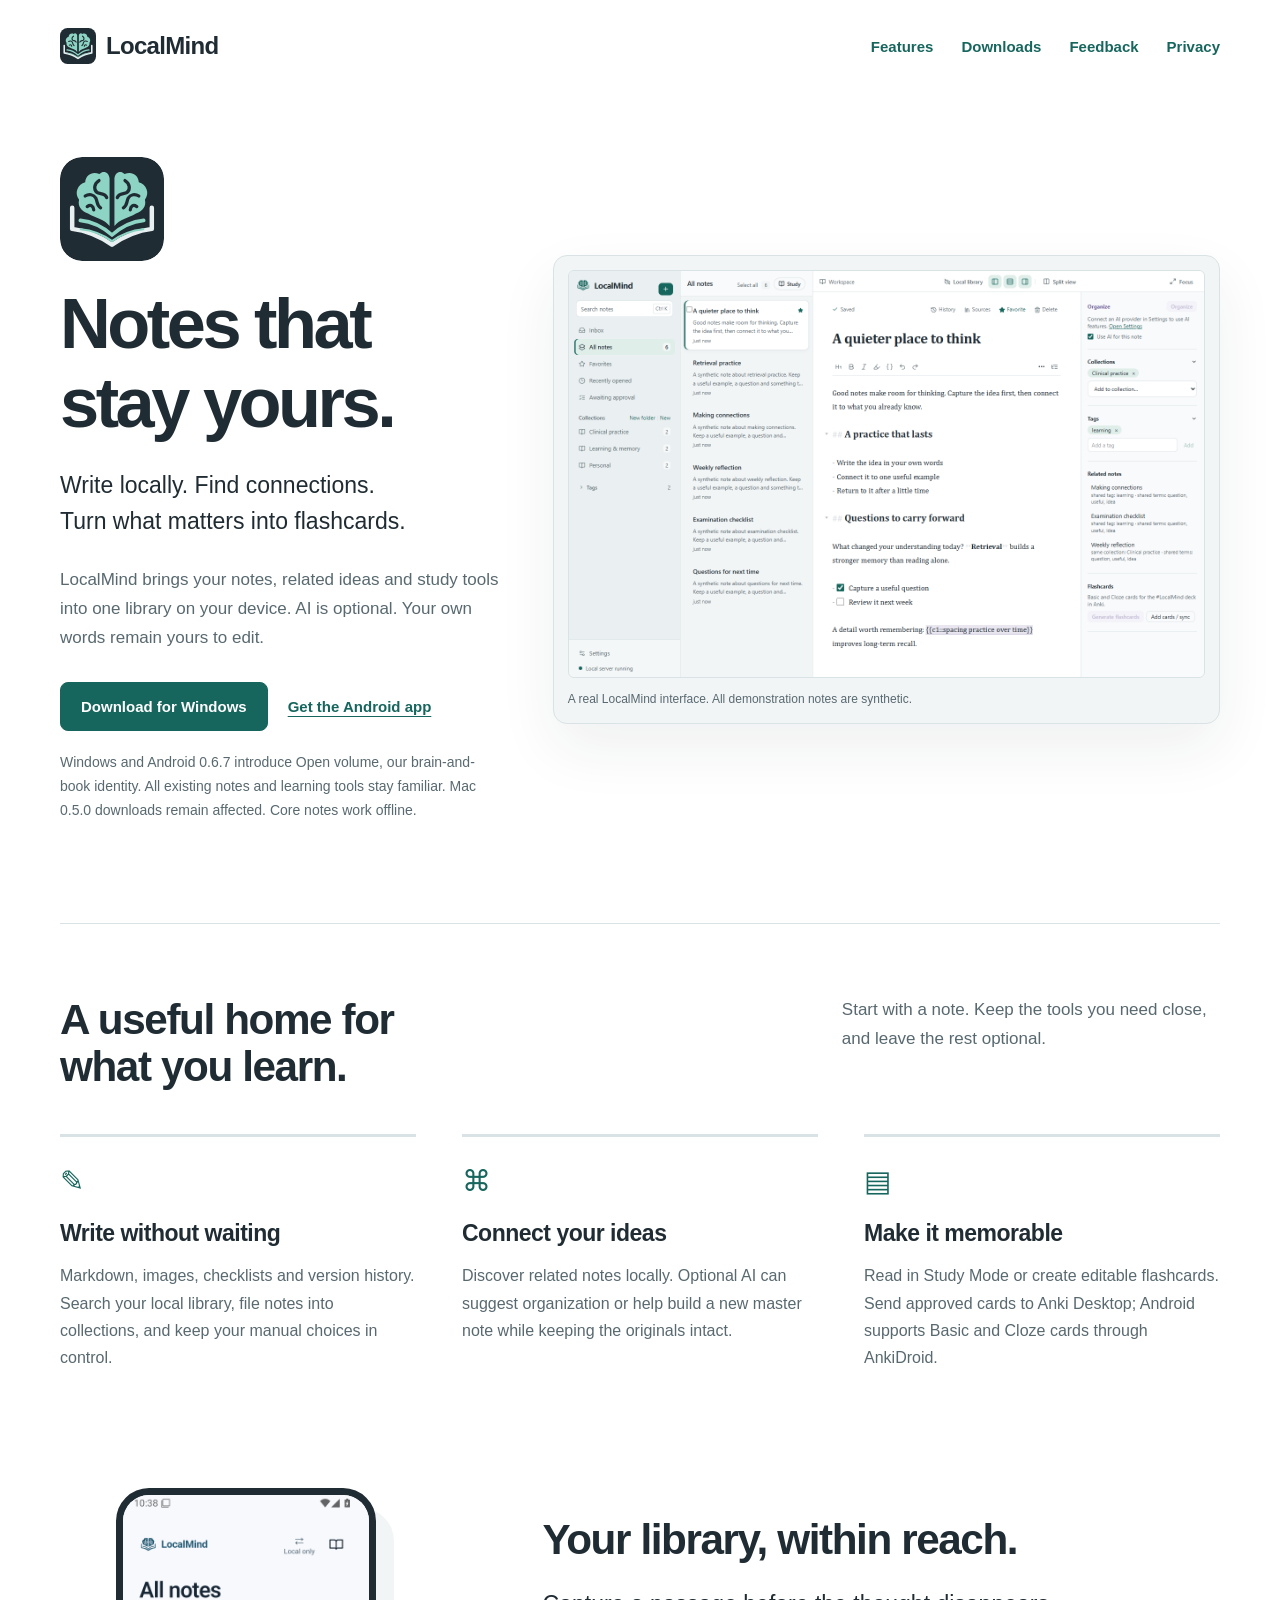
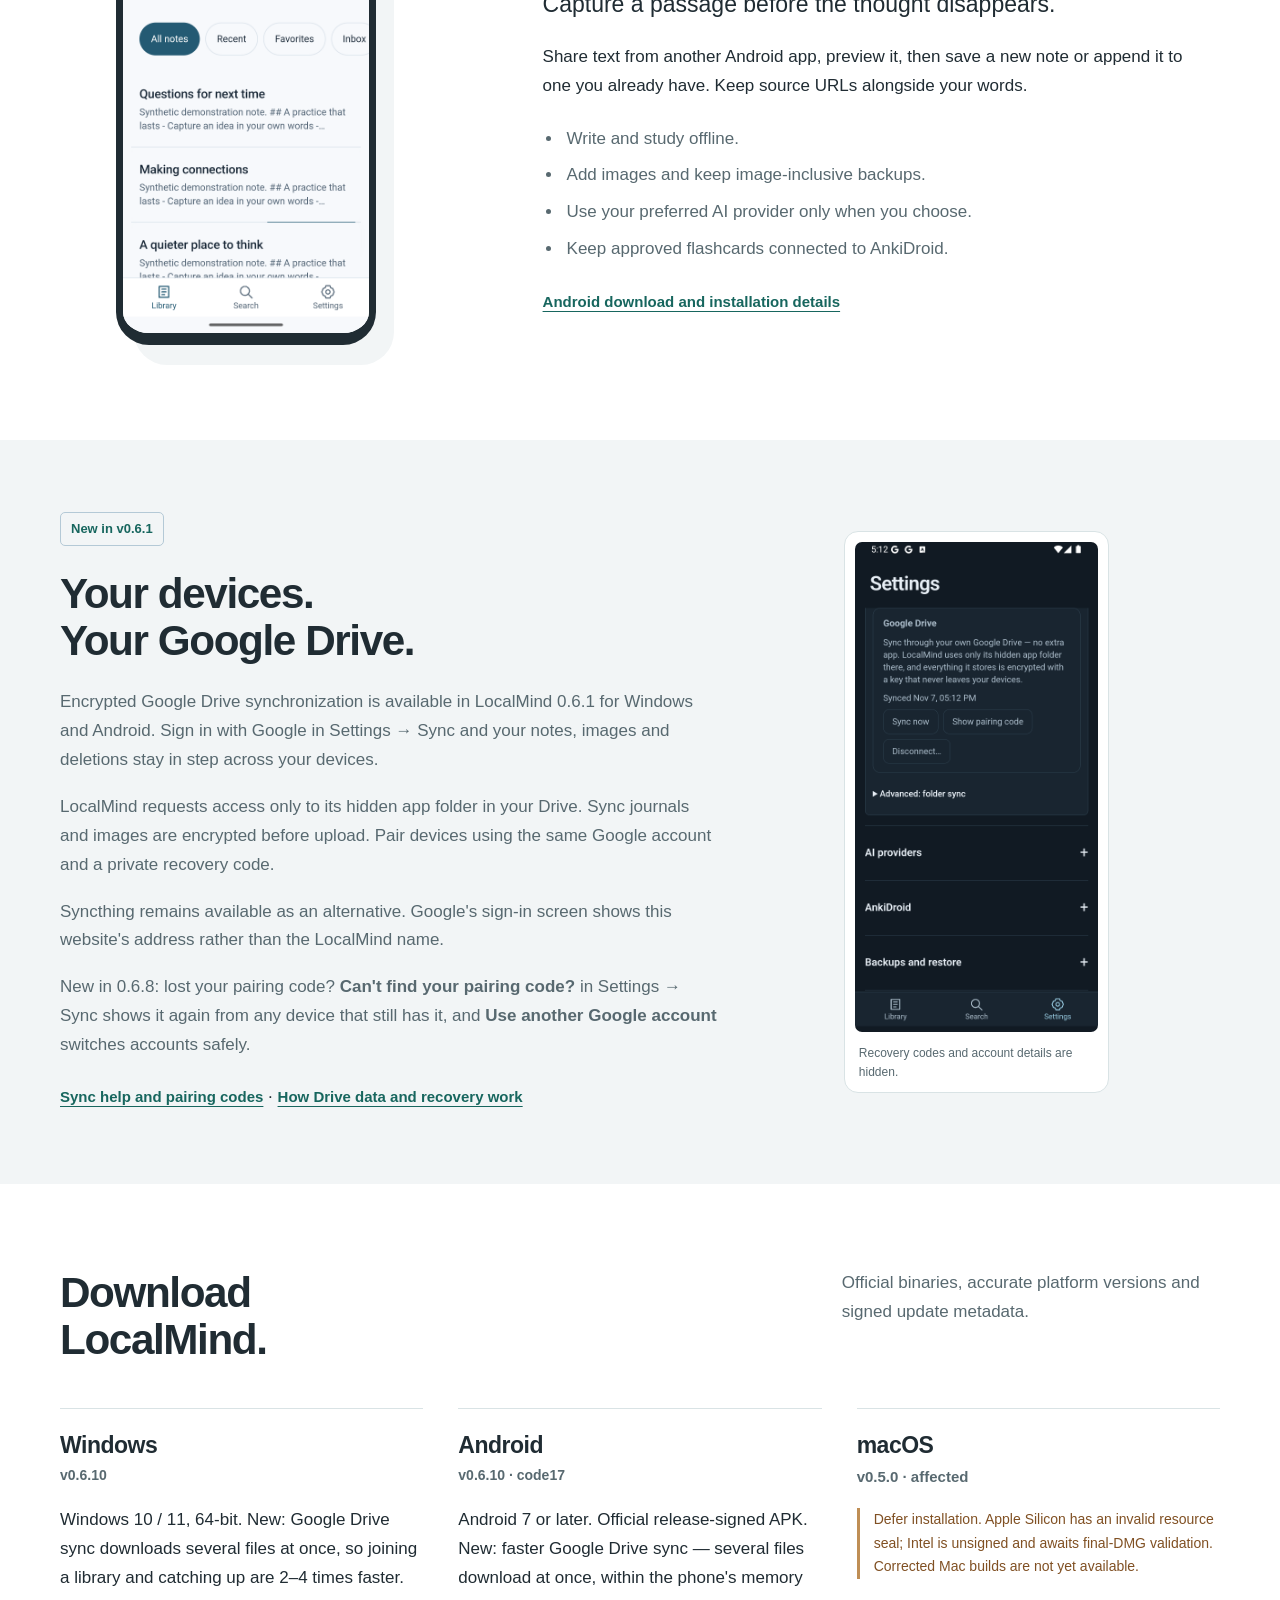
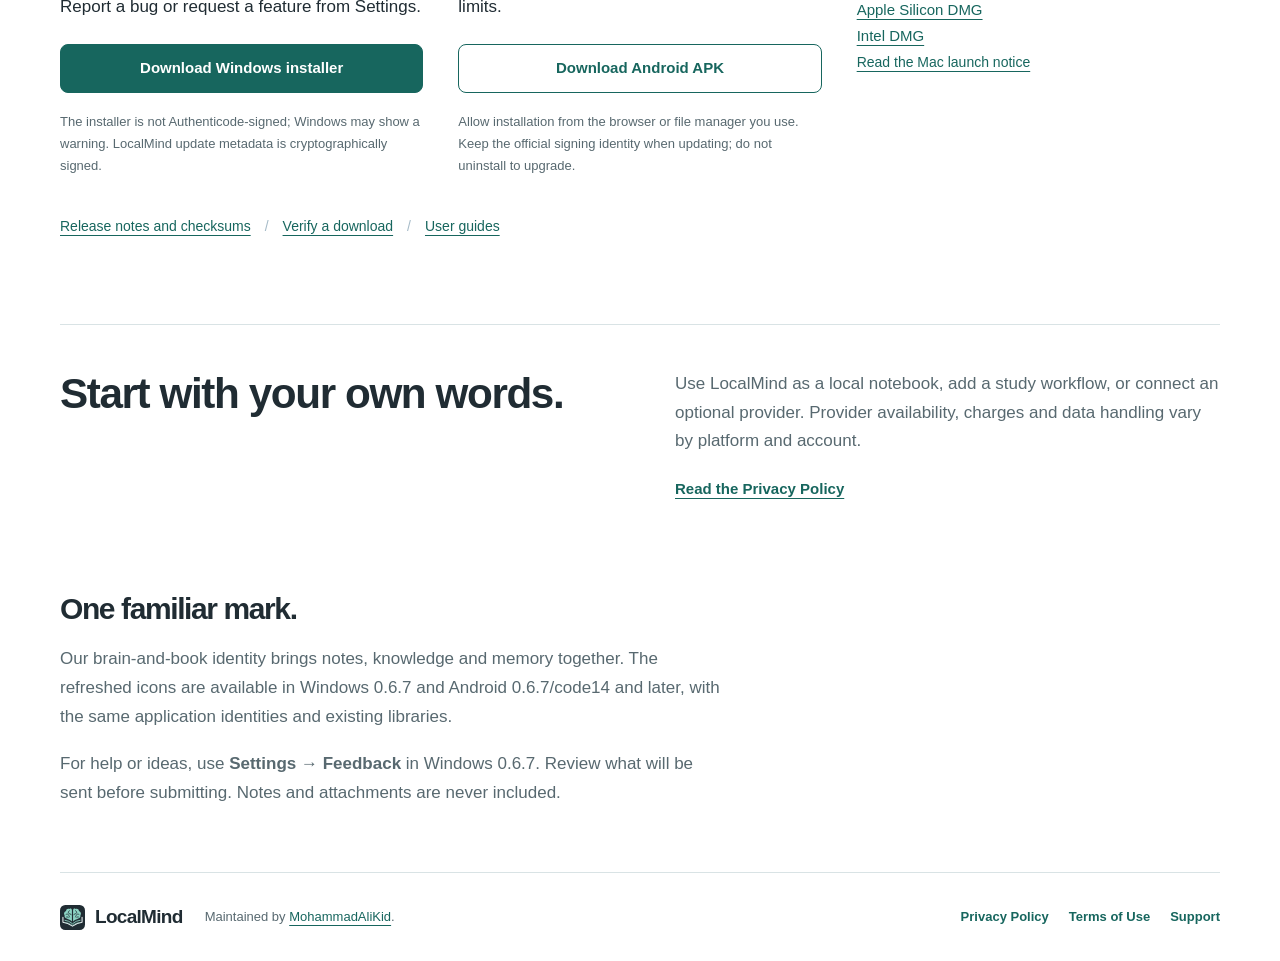
==== docs/index.html @ 89f1bacd "Publish LocalMind 0.6.10: README, website, changelog and sync help Co-Authored-By: Claude Opus 5.5 <" ====
<!doctype html>
<html lang="en">
<head>
  <meta name="google-site-verification" content="9tcj7fWPgl2CFdowAP8YqJqXu5itSjt0t8g3EOdf4m8" />
  <meta charset="utf-8"><meta name="viewport" content="width=device-width,initial-scale=1">
  <title>LocalMind — Notes that stay yours</title>
  <meta name="description" content="Local-first notes for Windows and Android. Write offline, connect ideas, study your notes and make Anki flashcards. AI and synchronization are optional.">
  <meta name="referrer" content="strict-origin-when-cross-origin">
  <meta name="theme-color" content="#17665e"><link rel="canonical" href="https://mohammadalikid.github.io/LocalMind-releases/">
  <link rel="icon" type="image/svg+xml" href="assets/favicon.svg"><link rel="stylesheet" href="assets/site.css">
  <meta property="og:title" content="LocalMind — Notes that stay yours"><meta property="og:description" content="A local library for your notes, connected ideas and flashcards."><meta property="og:type" content="website"><meta property="og:url" content="https://mohammadalikid.github.io/LocalMind-releases/">
  <link rel="apple-touch-icon" href="apple-touch-icon.png">
  <meta property="og:image" content="https://mohammadalikid.github.io/LocalMind-releases/assets/social-preview.png">
  <meta name="twitter:card" content="summary_large_image">
</head>
<body>
<a class="skip" href="#main">Skip to content</a>
<header class="site-header wrap"><a class="brand" href="./" aria-label="LocalMind home"><img src="assets/logo.svg" width="36" height="36" alt="">LocalMind</a><nav aria-label="Main navigation"><a href="#features">Features</a><a href="#downloads">Downloads</a><a href="#feedback">Feedback</a><a href="privacy/">Privacy</a></nav></header>
<main id="main">
  <section class="hero wrap">
    <div class="hero-copy"><img class="hero-logo" src="assets/logo.svg" width="104" height="104" alt="LocalMind brain opening like a book"><h1>Notes that<br>stay yours.</h1><p class="intro">Write locally. Find connections.<br>Turn what matters into flashcards.</p><p>LocalMind brings your notes, related ideas and study tools into one library on your device. AI is optional. Your own words remain yours to edit.</p><div class="actions"><a class="button" href="https://github.com/MohammadAliKid/LocalMind-releases/releases/download/v0.6.7/LocalMind-Setup.exe">Download for Windows</a><a class="text-link" href="#downloads">Get the Android app</a></div><p class="quiet">Windows and Android 0.6.7 introduce Open volume, our brain-and-book identity. All existing notes and learning tools stay familiar. Mac 0.5.0 downloads remain affected. Core notes work offline.</p></div>
    <figure class="app-preview"><img src="assets/desktop-notes.png" width="1440" height="920" fetchpriority="high" alt="LocalMind Windows interface with synthetic notes, local collections, an editor and flashcards"><figcaption>A real LocalMind interface. All demonstration notes are synthetic.</figcaption></figure>
  </section>
  <section id="features" class="features wrap" aria-labelledby="features-heading">
    <div class="section-heading"><h2 id="features-heading">A useful home for what you learn.</h2><p>Start with a note. Keep the tools you need close, and leave the rest optional.</p></div>
    <div class="feature-columns"><article><span class="feature-mark" aria-hidden="true">✎</span><h3>Write without waiting</h3><p>Markdown, images, checklists and version history. Search your local library, file notes into collections, and keep your manual choices in control.</p></article><article><span class="feature-mark" aria-hidden="true">⌘</span><h3>Connect your ideas</h3><p>Discover related notes locally. Optional AI can suggest organization or help build a new master note while keeping the originals intact.</p></article><article><span class="feature-mark" aria-hidden="true">▤</span><h3>Make it memorable</h3><p>Read in Study Mode or create editable flashcards. Send approved cards to Anki Desktop; Android supports Basic and Cloze cards through AnkiDroid.</p></article></div>
  </section>
  <section class="phone-section wrap" aria-labelledby="phone-heading"><div class="phone-image"><img src="assets/android-library.png" width="1080" height="1920" loading="lazy" alt="Android LocalMind library displaying synthetic study notes"></div><div><h2 id="phone-heading">Your library, within reach.</h2><p class="intro">Capture a passage before the thought disappears.</p><p>Share text from another Android app, preview it, then save a new note or append it to one you already have. Keep source URLs alongside your words.</p><ul class="plain-list"><li>Write and study offline.</li><li>Add images and keep image-inclusive backups.</li><li>Use your preferred AI provider only when you choose.</li><li>Keep approved flashcards connected to AnkiDroid.</li></ul><a class="text-link" href="#downloads">Android download and installation details</a></div></section>
  <section class="drive-section" aria-labelledby="drive-heading"><div class="wrap drive-layout"><div><span class="status-tag">New in v0.6.1</span><h2 id="drive-heading">Your devices.<br>Your Google Drive.</h2><p>Encrypted Google Drive synchronization is available in LocalMind 0.6.1 for Windows and Android. Sign in with Google in Settings → Sync and your notes, images and deletions stay in step across your devices.</p><p>LocalMind requests access only to its hidden app folder in your Drive. Sync journals and images are encrypted before upload. Pair devices using the same Google account and a private recovery code.</p><p>Syncthing remains available as an alternative. Google's sign-in screen shows this website's address rather than the LocalMind name.</p><p>New in 0.6.8: lost your pairing code? <strong>Can't find your pairing code?</strong> in Settings → Sync shows it again from any device that still has it, and <strong>Use another Google account</strong> switches accounts safely.</p><a class="text-link" href="help/drive-sync.html">Sync help and pairing codes</a> · <a class="text-link" href="privacy/#google-drive">How Drive data and recovery work</a></div><figure class="drive-preview"><img src="assets/drive-preview.png" width="1080" height="2220" loading="lazy" alt="Android Settings showing a connected encrypted Google Drive library with the recovery code hidden"><figcaption>Recovery codes and account details are hidden.</figcaption></figure></div></section>
  <section id="downloads" class="downloads wrap" aria-labelledby="downloads-heading"><div class="section-heading"><h2 id="downloads-heading">Download LocalMind.</h2><p>Official binaries, accurate platform versions and signed update metadata.</p></div><div class="download-grid">
    <article class="download-platform"><h3>Windows</h3><p class="version">v0.6.10</p><p>Windows 10 / 11, 64-bit. New: Google Drive sync downloads several files at once, so joining a library and catching up are 2–4 times faster. Report a bug or request a feature from Settings.</p><a class="button" href="https://github.com/MohammadAliKid/LocalMind-releases/releases/download/v0.6.10/LocalMind-Setup.exe">Download Windows installer</a><p class="quiet">The installer is not Authenticode-signed; Windows may show a warning. LocalMind update metadata is cryptographically signed.</p></article>
    <article class="download-platform"><h3>Android</h3><p class="version">v0.6.10 · code17</p><p>Android 7 or later. Official release-signed APK. New: faster Google Drive sync — several files download at once, within the phone's memory limits.</p><a class="button secondary" href="https://github.com/MohammadAliKid/LocalMind-releases/releases/download/v0.6.10/LocalMind-Android-0.6.10.apk">Download Android APK</a><p class="quiet">Allow installation from the browser or file manager you use. Keep the official signing identity when updating; do not uninstall to upgrade.</p></article>
    <article class="download-platform mac"><h3>macOS</h3><p class="version">v0.5.0 · affected</p><p class="notice">Defer installation. Apple Silicon has an invalid resource seal; Intel is unsigned and awaits final-DMG validation. Corrected Mac builds are not yet available.</p><p><a href="https://github.com/MohammadAliKid/LocalMind-releases/releases/download/v0.5.1/LocalMind-0.5.0-mac-arm64.dmg">Apple Silicon DMG</a><br><a href="https://github.com/MohammadAliKid/LocalMind-releases/releases/download/v0.5.1/LocalMind-0.5.0-mac-x64.dmg">Intel DMG</a></p><a href="https://github.com/MohammadAliKid/LocalMind-releases/blob/main/docs/mac-launch.md">Read the Mac launch notice</a></article>
  </div><p class="download-footnote"><a href="https://github.com/MohammadAliKid/LocalMind-releases/releases/tag/v0.6.10">Release notes and checksums</a><span aria-hidden="true"> / </span><a href="https://github.com/MohammadAliKid/LocalMind-releases/blob/main/docs/verify.md">Verify a download</a><span aria-hidden="true"> / </span><a href="https://github.com/MohammadAliKid/LocalMind-releases">User guides</a></p></section>
  <section class="closing wrap"><h2>Start with your own words.</h2><p>Use LocalMind as a local notebook, add a study workflow, or connect an optional provider. Provider availability, charges and data handling vary by platform and account.</p><a class="text-link" href="privacy/">Read the Privacy Policy</a></section>
  <section id="feedback" class="wrap brand-note"><h2>One familiar mark.</h2><p>Our brain-and-book identity brings notes, knowledge and memory together. The refreshed icons are available in Windows 0.6.7 and Android 0.6.7/code14 and later, with the same application identities and existing libraries.</p><p>For help or ideas, use <strong>Settings → Feedback</strong> in Windows 0.6.7. Review what will be sent before submitting. Notes and attachments are never included.</p></section>
</main>
<footer class="site-footer wrap"><a class="brand" href="./"><img src="assets/logo.svg" width="25" height="25" alt="">LocalMind</a><p>Maintained by <a href="https://github.com/MohammadAliKid">MohammadAliKid</a>.</p><nav aria-label="Footer"><a href="privacy/">Privacy Policy</a><a href="terms/">Terms of Use</a><a href="https://github.com/MohammadAliKid/LocalMind-releases/issues">Support</a></nav></footer>
</body></html>
---- docs/assets/site.css ----
:root{--paper:#f2f6fa;--white:#fff;--ink:#16313d;--muted:#516874;--blue:#245a73;--line:#d4e0e8;--green:#426853;--amber:#805023;--radius:14px;font-family:"Segoe UI Variable Text","Segoe UI",Aptos,Arial,sans-serif;color:var(--ink);background:var(--white);font-synthesis:none;scroll-behavior:smooth}*{box-sizing:border-box}body{margin:0;font-size:17px;line-height:1.7}img{display:block;max-width:100%;height:auto}a{color:var(--blue);text-underline-offset:4px}a:hover{text-decoration-thickness:2px}a:focus-visible,summary:focus-visible{outline:3px solid #aa6227;outline-offset:5px;border-radius:3px}.wrap{width:min(1160px,calc(100% - 64px));margin-inline:auto}.skip{position:fixed;top:-100px;left:15px;background:white;padding:12px;z-index:10}.skip:focus{top:12px}.site-header{display:flex;align-items:center;justify-content:space-between;gap:24px;padding-block:26px}.brand{display:inline-flex;align-items:center;gap:10px;font-size:24px;font-weight:700;letter-spacing:-.7px;text-decoration:none;color:var(--ink)}nav{display:flex;align-items:center;gap:28px}nav a{text-decoration:none;font-weight:550;font-size:15px}h1,h2,h3,p,figure{margin:0}h1,h2,h3{text-wrap:balance;line-height:1.12}h1{font-family:"Segoe UI Variable Display","Aptos Display","Segoe UI",sans-serif;font-size:clamp(50px,5.5vw,76px);letter-spacing:-3.5px;font-weight:650}h2{font-size:clamp(30px,3.3vw,44px);font-weight:650;letter-spacing:-1.4px}h3{font-size:23px;letter-spacing:-.5px;font-weight:650}p+p{margin-top:18px}p{max-width:70ch}.intro{font-size:23px;line-height:1.55;color:var(--ink)}.quiet{font-size:14px;color:var(--muted)}.hero{display:grid;grid-template-columns:.8fr 1.2fr;align-items:center;gap:48px;padding-block:64px 100px}.hero-copy>p{margin-top:26px}.hero-copy .quiet{margin-top:20px}.hero-copy>p:not(.intro):not(.quiet){color:var(--muted)}.actions{display:flex;align-items:center;flex-wrap:wrap;gap:20px;margin-top:30px}.button{display:inline-flex;align-items:center;justify-content:center;min-height:49px;padding:12px 20px;background:var(--blue);border:1px solid var(--blue);color:white;border-radius:8px;font-weight:600;text-decoration:none;font-size:15px;line-height:1.5}.button:hover{background:#19455b;text-decoration:none}.secondary{color:var(--blue);background:white}.secondary:hover{background:var(--paper)}.text-link{font-weight:600;font-size:15px}.app-preview{padding:14px;background:var(--paper);border:1px solid var(--line);border-radius:var(--radius);transform:rotate(-1.3deg);box-shadow:0 24px 60px #16313d12}.app-preview img{border-radius:6px;border:1px solid var(--line);width:100%}figcaption{font-size:12px;line-height:1.6;color:var(--muted);margin-top:12px}.features{border-top:1px solid var(--line);padding-block:72px}.section-heading{display:flex;justify-content:space-between;gap:40px;align-items:start;margin-bottom:44px}.section-heading h2{max-width:16ch}.section-heading>p{max-width:40ch;color:var(--muted)}.feature-columns{display:grid;grid-template-columns:repeat(3,1fr);gap:46px}.feature-columns article{border-top:3px solid var(--line);padding-top:20px}.feature-mark{display:block;color:var(--blue);font-size:29px;margin-bottom:14px}.feature-columns p{margin-top:16px;color:var(--muted);font-size:16px}.phone-section{display:grid;grid-template-columns:.55fr 1fr;gap:110px;align-items:center;padding-block:45px 95px}.phone-image{max-width:260px;margin:auto;max-height:500px;overflow:hidden;border:7px solid var(--ink);border-bottom-width:12px;border-radius:33px;box-shadow:18px 20px 0 var(--paper)}.phone-section h2{margin-bottom:24px}.phone-section .intro{margin-bottom:20px}.plain-list{padding-left:20px;margin-block:24px;color:var(--muted)}.plain-list li{padding-left:4px;margin-block:8px}.drive-section{background:var(--paper);padding-block:72px}.drive-layout{display:grid;grid-template-columns:1fr .55fr;gap:100px;align-items:center}.status-tag{display:inline-block;font-size:13px;font-weight:650;color:var(--blue);border:1px solid #b4c9d6;padding:5px 10px;border-radius:5px;margin-bottom:24px}.drive-layout h2{margin-bottom:24px}.drive-layout p{color:var(--muted)}.drive-layout .text-link{display:inline-block;margin-top:24px}.drive-preview{max-width:265px;max-height:565px;overflow:hidden;border:1px solid var(--line);background:#fff;border-radius:var(--radius);padding:10px}.drive-preview img{border-radius:7px;max-height:490px;object-fit:cover;object-position:top}.drive-preview figcaption{padding-inline:4px}.downloads{padding-block:85px}.download-grid{display:grid;grid-template-columns:repeat(3,1fr);gap:35px}.download-platform{border-top:1px solid var(--line);padding-top:24px}.download-platform .version{font-size:14px;font-weight:650;color:var(--muted);margin-top:6px}.download-platform>p:not(.version){margin-top:18px}.download-platform .button{margin-top:22px;width:100%}.download-platform .quiet{margin-top:18px;font-size:13px}.download-platform.mac .notice{font-size:14px;color:var(--amber);padding-left:14px;border-left:3px solid #bf8e55}.download-platform.mac>p{font-size:15px}.download-platform.mac>a{font-size:14px}.download-footnote{margin-top:38px;font-size:14px;display:flex;flex-wrap:wrap;gap:14px}.download-footnote span{color:#a6bbc8}.closing{padding-block:45px 80px;border-top:1px solid var(--line);display:grid;grid-template-columns:1fr 1fr;gap:20px 70px}.closing p{color:var(--muted)}.closing .text-link{grid-column:2}.site-footer{display:flex;flex-wrap:wrap;align-items:center;gap:22px;padding-block:28px;border-top:1px solid var(--line)}.site-footer .brand{font-size:19px}.site-footer p{font-size:13px;color:var(--muted)}.site-footer nav{margin-left:auto;gap:20px}.site-footer nav a{font-size:13px}.document{max-width:900px;padding-block:55px 90px}.document h1{font-size:clamp(40px,6vw,60px);margin-bottom:20px}.document .lede{font-size:21px;line-height:1.6;color:var(--muted);margin-bottom:28px}.document .updated{font-size:14px;color:var(--muted);margin-bottom:12px}.document h2{font-size:27px;letter-spacing:-.6px;margin:46px 0 16px}.document h3{font-size:20px;margin:28px 0 12px}.document p,.document li{font-size:16px}.document ul,.document ol{padding-left:24px}.document li{margin-block:9px}.document strong{font-weight:650}.document code{background:var(--paper);padding:2px 5px;border-radius:3px;font-size:.88em;overflow-wrap:anywhere}.document .toc{border-block:1px solid var(--line);padding:22px 0;margin:28px 0;display:flex;flex-wrap:wrap;gap:8px 23px;font-size:14px}.document .callout{padding:20px 24px;background:var(--paper);border-left:3px solid var(--blue);font-size:16px}.document table{width:100%;border-collapse:collapse;font-size:15px;margin-block:24px}.document th,.document td{padding:14px 12px;text-align:left;vertical-align:top;border-bottom:1px solid var(--line)}.document th{background:var(--paper);font-weight:600}.document .table-scroll{overflow-x:auto}.document .policy-list{list-style:none;padding:0}.document .policy-list li{padding-block:14px;border-bottom:1px solid var(--line)}.document .policy-list a{font-weight:600}
@media(max-width:980px){.hero{gap:28px}.hero .actions{align-items:start;flex-direction:column}.hero h1{letter-spacing:-2px}.phone-section{gap:60px}.drive-layout{gap:50px}.download-grid{gap:24px}.button{padding-inline:14px}.site-footer nav{margin-left:0}.section-heading{gap:30px}.hero .app-preview{padding:8px;transform:none}.feature-columns{gap:25px}}
@media(max-width:700px){.wrap{width:calc(100% - 36px)}.site-header{padding-block:20px;gap:16px;flex-wrap:wrap}.brand{font-size:23px}nav{gap:18px}.site-header nav{width:100%;justify-content:space-between;border-top:1px solid var(--line);padding-top:12px}.hero{grid-template-columns:1fr;padding-block:36px 60px;gap:40px}.hero h1{font-size:58px;letter-spacing:-2.7px}.hero .actions{flex-direction:row;align-items:center;gap:20px}.hero-copy>p{max-width:50ch;margin-top:22px}.intro{font-size:21px}.hero .app-preview{padding:10px}.section-heading{display:block;margin-bottom:32px}.section-heading>p{margin-top:20px;max-width:100%}.features{padding-block:50px}.feature-columns{grid-template-columns:1fr;gap:30px}.feature-mark{display:none}.feature-columns article{padding-top:20px;border-top-width:1px}.feature-columns p{margin-top:12px}.phone-section{grid-template-columns:1fr;padding-block:20px 60px;gap:40px}.phone-image{max-width:210px;max-height:390px;order:2}.drive-section{padding-block:50px}.drive-layout{grid-template-columns:1fr;gap:32px}.drive-preview{margin:auto;max-width:245px}.download-grid{grid-template-columns:1fr;gap:35px}.downloads{padding-block:55px}.download-platform .button{width:auto;min-width:240px}.closing{grid-template-columns:1fr;gap:20px;padding-block:35px 50px}.closing .text-link{grid-column:1}.site-footer{gap:16px}.site-footer nav{width:100%;justify-content:space-between;gap:14px}.site-footer p{margin-left:auto;font-size:12px}.document{padding-top:35px}.document h1{font-size:43px;letter-spacing:-1.6px}.document h2{font-size:25px}.document .callout{padding:16px}.document th,.document td{padding:10px;min-width:120px}.document .toc{gap:10px 20px}body{font-size:16px}}
@media(prefers-reduced-motion:reduce){:root{scroll-behavior:auto}}

/* Approved Open volume identity; current site structure/privacy pages retained. */
:root{color-scheme:light dark;--paper:#f2f5f6;--white:#fff;--ink:#202c33;--muted:#586970;--blue:#17665e;--line:#d9e3e5;--green:#17665e}
.hero-logo{margin-bottom:24px;border-radius:22px}.app-preview{transform:none}.button:hover{background:#12554f}.secondary:hover{background:var(--paper)}a:focus-visible,summary:focus-visible{outline-color:#675293}.brand-note{padding-block:10px 64px}.brand-note h2{font-size:30px;margin-bottom:20px}.brand-note p{color:var(--muted)}.download-platform .notice{color:inherit}
@media(prefers-color-scheme:dark){:root{--paper:#222d33;--white:#1c2429;--ink:#e8eff0;--muted:#b8c8ce;--blue:#8dd4c4;--line:#42545e;--green:#8dd4c4}.button{background:#17665e;border-color:#8dd4c4;color:#fff}.button:hover{background:#12554f}.secondary{background:var(--white);color:#8dd4c4}.skip{background:#222d33}.status-tag{border-color:#586970}.feature-columns article{border-color:#42545e}.app-preview{box-shadow:none}}
@media(max-width:700px){.hero-logo{width:80px;height:80px}.site-header nav{flex-wrap:wrap}.brand-note{padding-bottom:40px}}
@media(prefers-color-scheme:dark){.download-platform.mac .notice{color:#e8c48a;border-left-color:#e8c48a}}
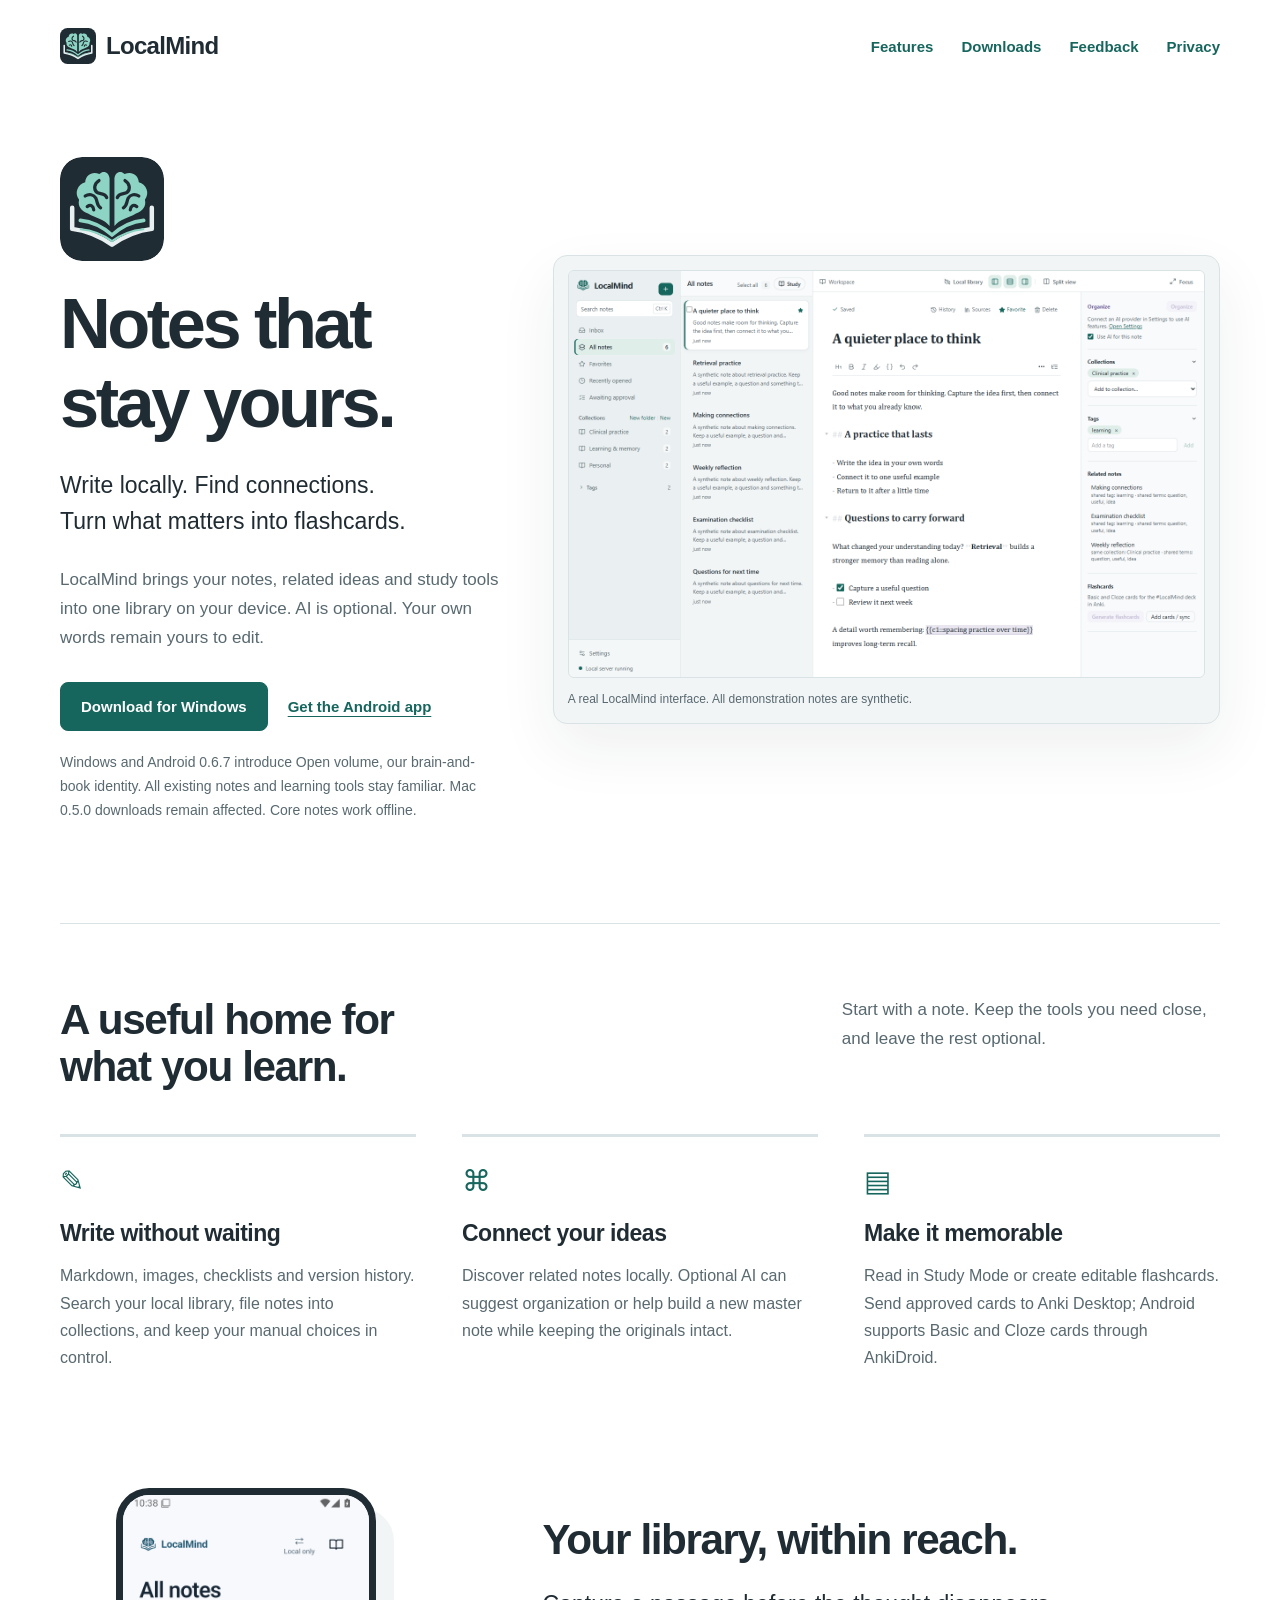
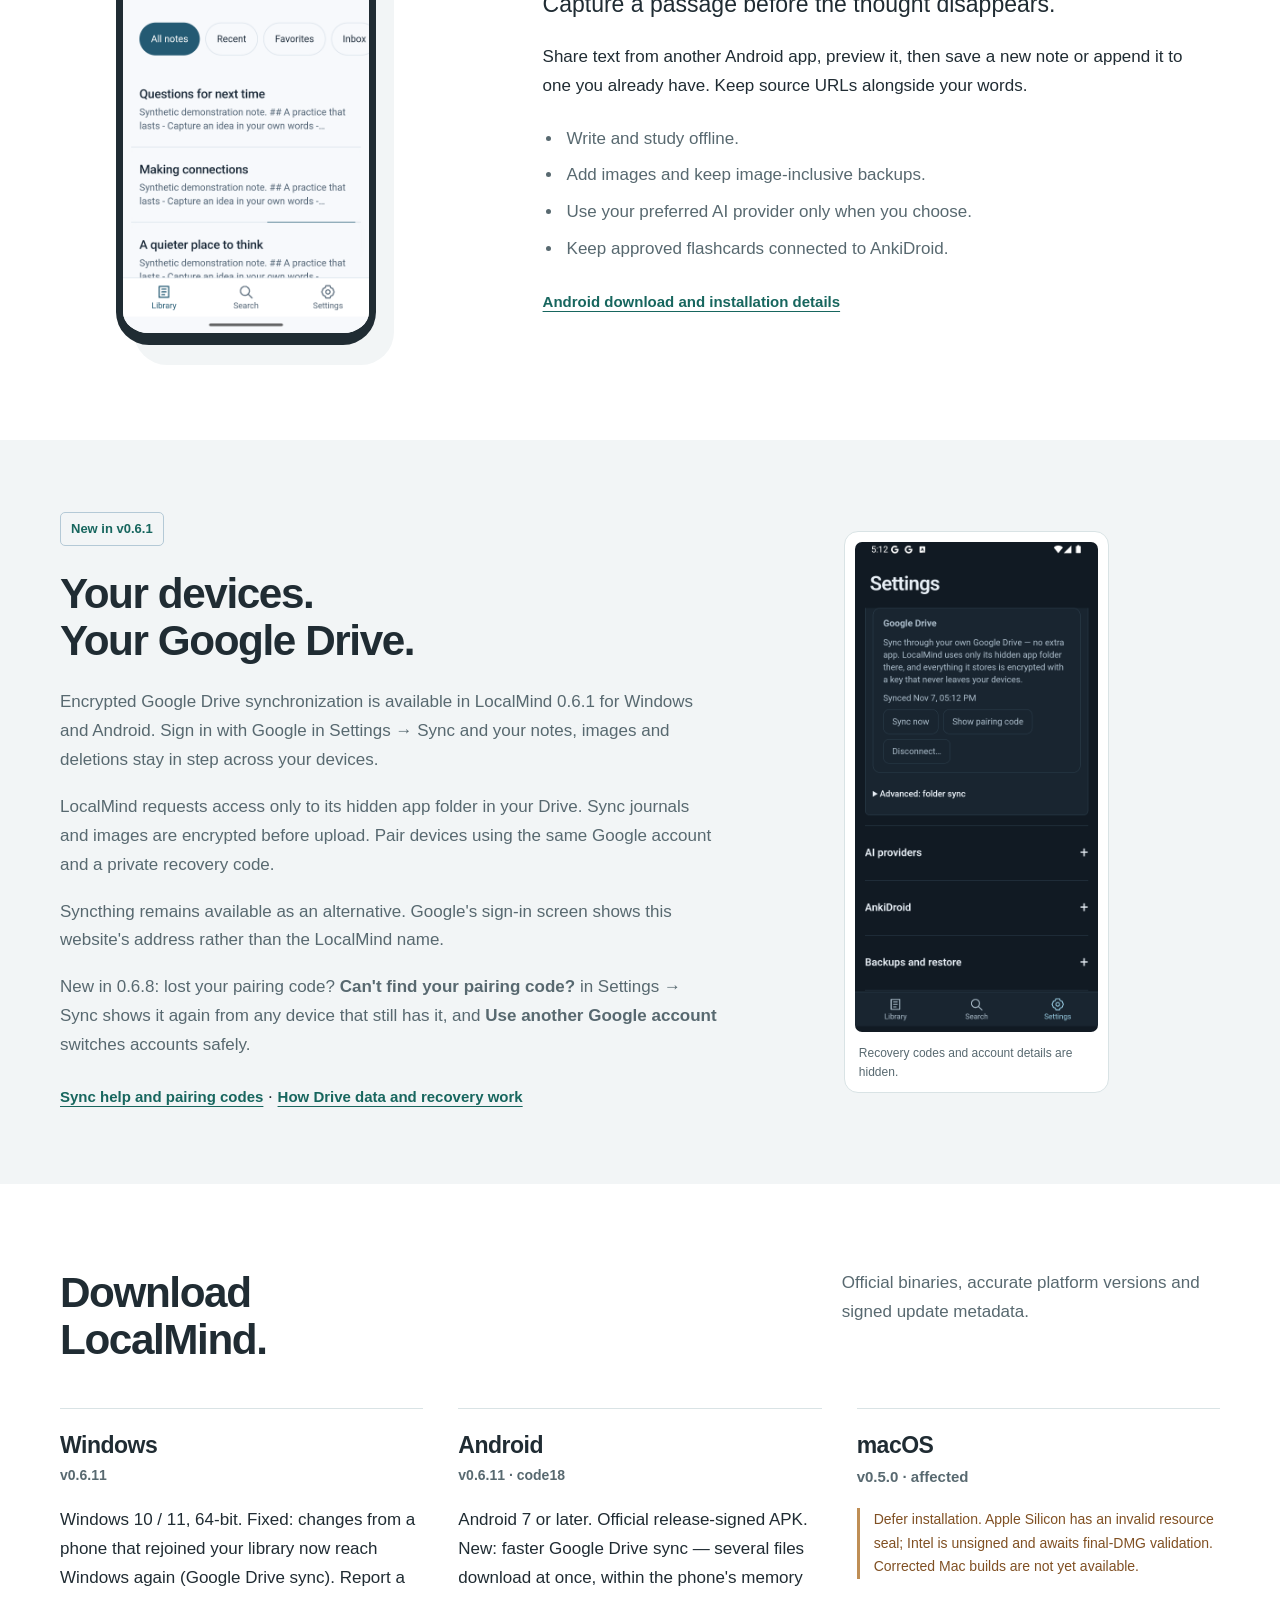
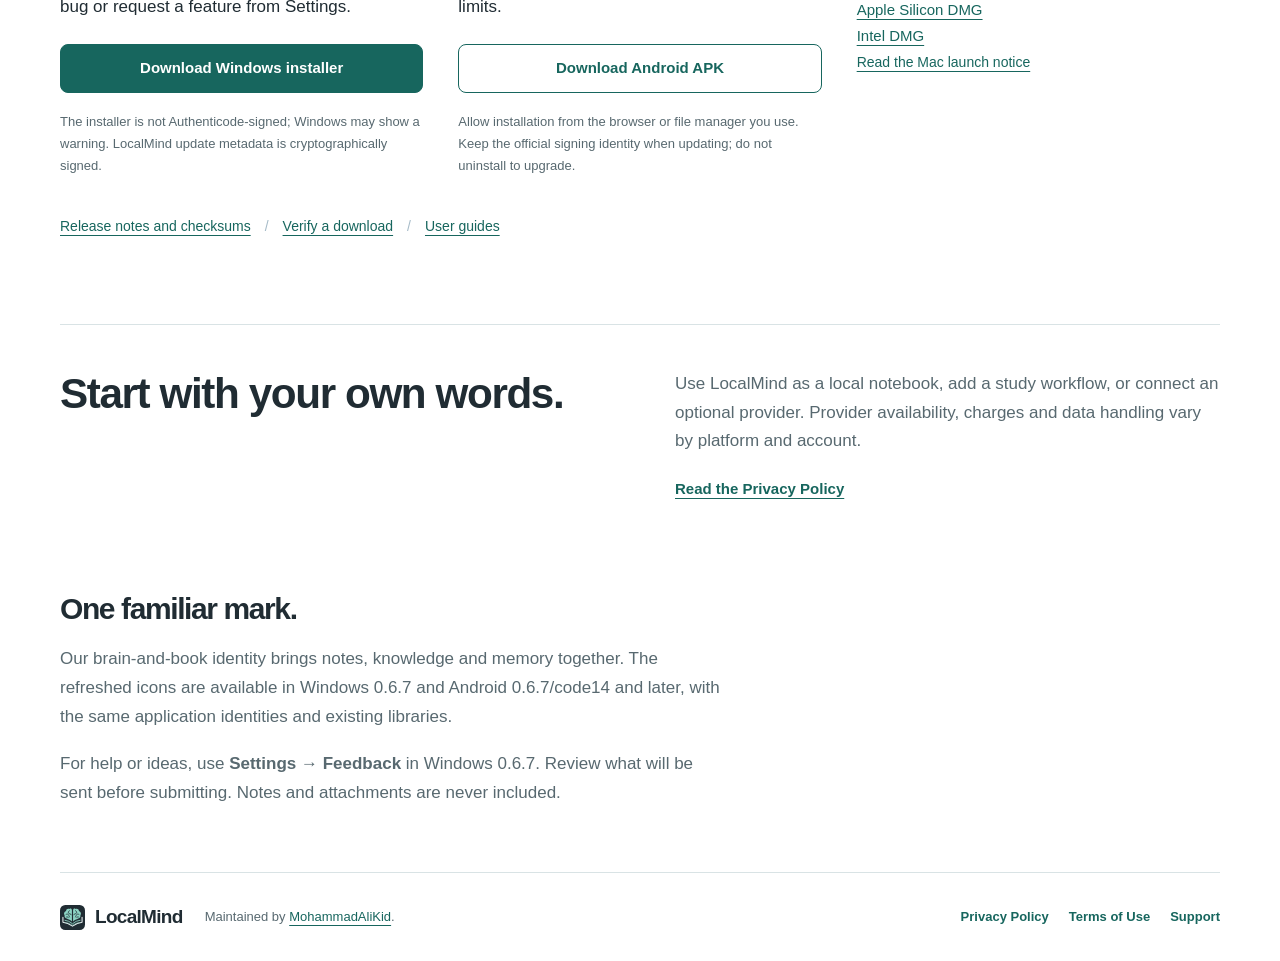
==== commit 5f95d65b: "Publish LocalMind 0.6.11: README, website, changelog and sync help Co-Authored-By: Claude Opus 5.5 <" ====
--- a/docs/index.html
+++ b/docs/index.html
@@ -28,10 +28,10 @@
   <section class="phone-section wrap" aria-labelledby="phone-heading"><div class="phone-image"><img src="assets/android-library.png" width="1080" height="1920" loading="lazy" alt="Android LocalMind library displaying synthetic study notes"></div><div><h2 id="phone-heading">Your library, within reach.</h2><p class="intro">Capture a passage before the thought disappears.</p><p>Share text from another Android app, preview it, then save a new note or append it to one you already have. Keep source URLs alongside your words.</p><ul class="plain-list"><li>Write and study offline.</li><li>Add images and keep image-inclusive backups.</li><li>Use your preferred AI provider only when you choose.</li><li>Keep approved flashcards connected to AnkiDroid.</li></ul><a class="text-link" href="#downloads">Android download and installation details</a></div></section>
   <section class="drive-section" aria-labelledby="drive-heading"><div class="wrap drive-layout"><div><span class="status-tag">New in v0.6.1</span><h2 id="drive-heading">Your devices.<br>Your Google Drive.</h2><p>Encrypted Google Drive synchronization is available in LocalMind 0.6.1 for Windows and Android. Sign in with Google in Settings → Sync and your notes, images and deletions stay in step across your devices.</p><p>LocalMind requests access only to its hidden app folder in your Drive. Sync journals and images are encrypted before upload. Pair devices using the same Google account and a private recovery code.</p><p>Syncthing remains available as an alternative. Google's sign-in screen shows this website's address rather than the LocalMind name.</p><p>New in 0.6.8: lost your pairing code? <strong>Can't find your pairing code?</strong> in Settings → Sync shows it again from any device that still has it, and <strong>Use another Google account</strong> switches accounts safely.</p><a class="text-link" href="help/drive-sync.html">Sync help and pairing codes</a> · <a class="text-link" href="privacy/#google-drive">How Drive data and recovery work</a></div><figure class="drive-preview"><img src="assets/drive-preview.png" width="1080" height="2220" loading="lazy" alt="Android Settings showing a connected encrypted Google Drive library with the recovery code hidden"><figcaption>Recovery codes and account details are hidden.</figcaption></figure></div></section>
   <section id="downloads" class="downloads wrap" aria-labelledby="downloads-heading"><div class="section-heading"><h2 id="downloads-heading">Download LocalMind.</h2><p>Official binaries, accurate platform versions and signed update metadata.</p></div><div class="download-grid">
-    <article class="download-platform"><h3>Windows</h3><p class="version">v0.6.10</p><p>Windows 10 / 11, 64-bit. New: Google Drive sync downloads several files at once, so joining a library and catching up are 2–4 times faster. Report a bug or request a feature from Settings.</p><a class="button" href="https://github.com/MohammadAliKid/LocalMind-releases/releases/download/v0.6.10/LocalMind-Setup.exe">Download Windows installer</a><p class="quiet">The installer is not Authenticode-signed; Windows may show a warning. LocalMind update metadata is cryptographically signed.</p></article>
-    <article class="download-platform"><h3>Android</h3><p class="version">v0.6.10 · code17</p><p>Android 7 or later. Official release-signed APK. New: faster Google Drive sync — several files download at once, within the phone's memory limits.</p><a class="button secondary" href="https://github.com/MohammadAliKid/LocalMind-releases/releases/download/v0.6.10/LocalMind-Android-0.6.10.apk">Download Android APK</a><p class="quiet">Allow installation from the browser or file manager you use. Keep the official signing identity when updating; do not uninstall to upgrade.</p></article>
+    <article class="download-platform"><h3>Windows</h3><p class="version">v0.6.11</p><p>Windows 10 / 11, 64-bit. Fixed: changes from a phone that rejoined your library now reach Windows again (Google Drive sync). Report a bug or request a feature from Settings.</p><a class="button" href="https://github.com/MohammadAliKid/LocalMind-releases/releases/download/v0.6.11/LocalMind-Setup.exe">Download Windows installer</a><p class="quiet">The installer is not Authenticode-signed; Windows may show a warning. LocalMind update metadata is cryptographically signed.</p></article>
+    <article class="download-platform"><h3>Android</h3><p class="version">v0.6.11 · code18</p><p>Android 7 or later. Official release-signed APK. New: faster Google Drive sync — several files download at once, within the phone's memory limits.</p><a class="button secondary" href="https://github.com/MohammadAliKid/LocalMind-releases/releases/download/v0.6.11/LocalMind-Android-0.6.11.apk">Download Android APK</a><p class="quiet">Allow installation from the browser or file manager you use. Keep the official signing identity when updating; do not uninstall to upgrade.</p></article>
     <article class="download-platform mac"><h3>macOS</h3><p class="version">v0.5.0 · affected</p><p class="notice">Defer installation. Apple Silicon has an invalid resource seal; Intel is unsigned and awaits final-DMG validation. Corrected Mac builds are not yet available.</p><p><a href="https://github.com/MohammadAliKid/LocalMind-releases/releases/download/v0.5.1/LocalMind-0.5.0-mac-arm64.dmg">Apple Silicon DMG</a><br><a href="https://github.com/MohammadAliKid/LocalMind-releases/releases/download/v0.5.1/LocalMind-0.5.0-mac-x64.dmg">Intel DMG</a></p><a href="https://github.com/MohammadAliKid/LocalMind-releases/blob/main/docs/mac-launch.md">Read the Mac launch notice</a></article>
-  </div><p class="download-footnote"><a href="https://github.com/MohammadAliKid/LocalMind-releases/releases/tag/v0.6.10">Release notes and checksums</a><span aria-hidden="true"> / </span><a href="https://github.com/MohammadAliKid/LocalMind-releases/blob/main/docs/verify.md">Verify a download</a><span aria-hidden="true"> / </span><a href="https://github.com/MohammadAliKid/LocalMind-releases">User guides</a></p></section>
+  </div><p class="download-footnote"><a href="https://github.com/MohammadAliKid/LocalMind-releases/releases/tag/v0.6.11">Release notes and checksums</a><span aria-hidden="true"> / </span><a href="https://github.com/MohammadAliKid/LocalMind-releases/blob/main/docs/verify.md">Verify a download</a><span aria-hidden="true"> / </span><a href="https://github.com/MohammadAliKid/LocalMind-releases">User guides</a></p></section>
   <section class="closing wrap"><h2>Start with your own words.</h2><p>Use LocalMind as a local notebook, add a study workflow, or connect an optional provider. Provider availability, charges and data handling vary by platform and account.</p><a class="text-link" href="privacy/">Read the Privacy Policy</a></section>
   <section id="feedback" class="wrap brand-note"><h2>One familiar mark.</h2><p>Our brain-and-book identity brings notes, knowledge and memory together. The refreshed icons are available in Windows 0.6.7 and Android 0.6.7/code14 and later, with the same application identities and existing libraries.</p><p>For help or ideas, use <strong>Settings → Feedback</strong> in Windows 0.6.7. Review what will be sent before submitting. Notes and attachments are never included.</p></section>
 </main>
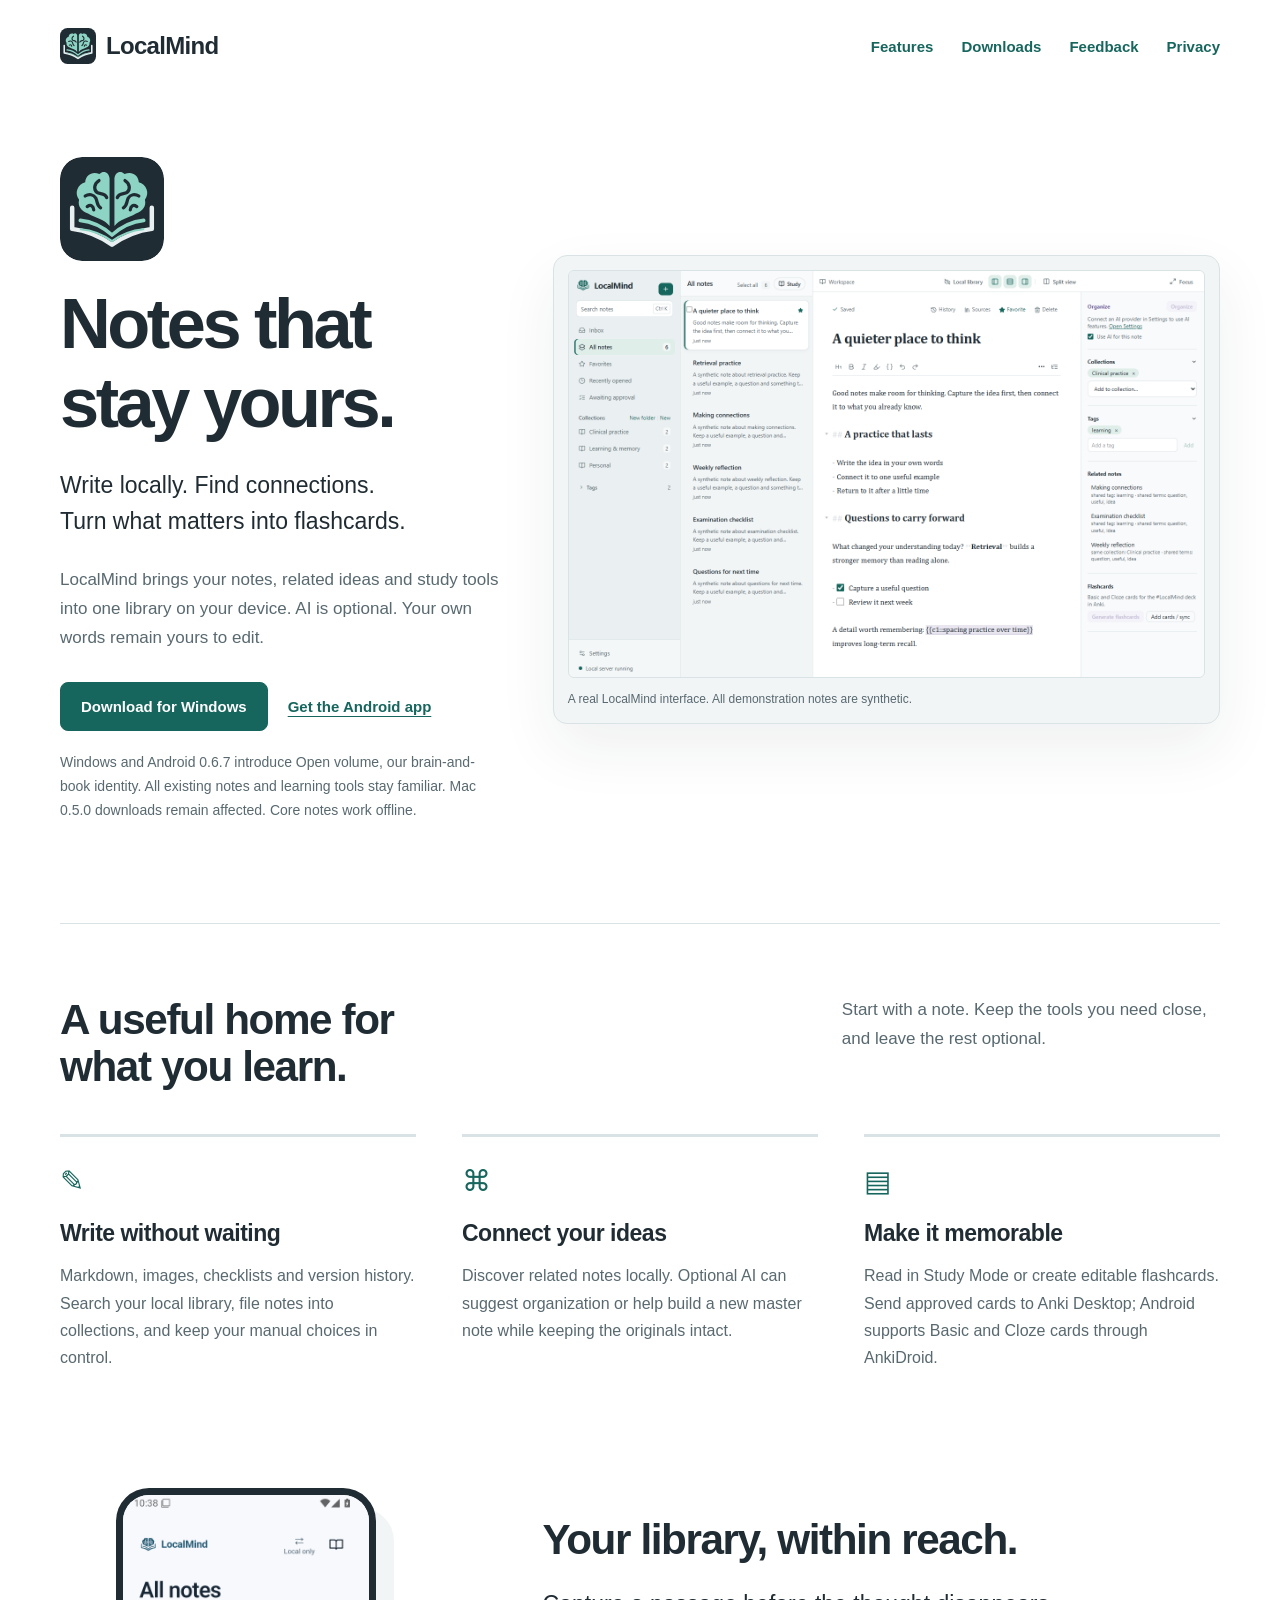
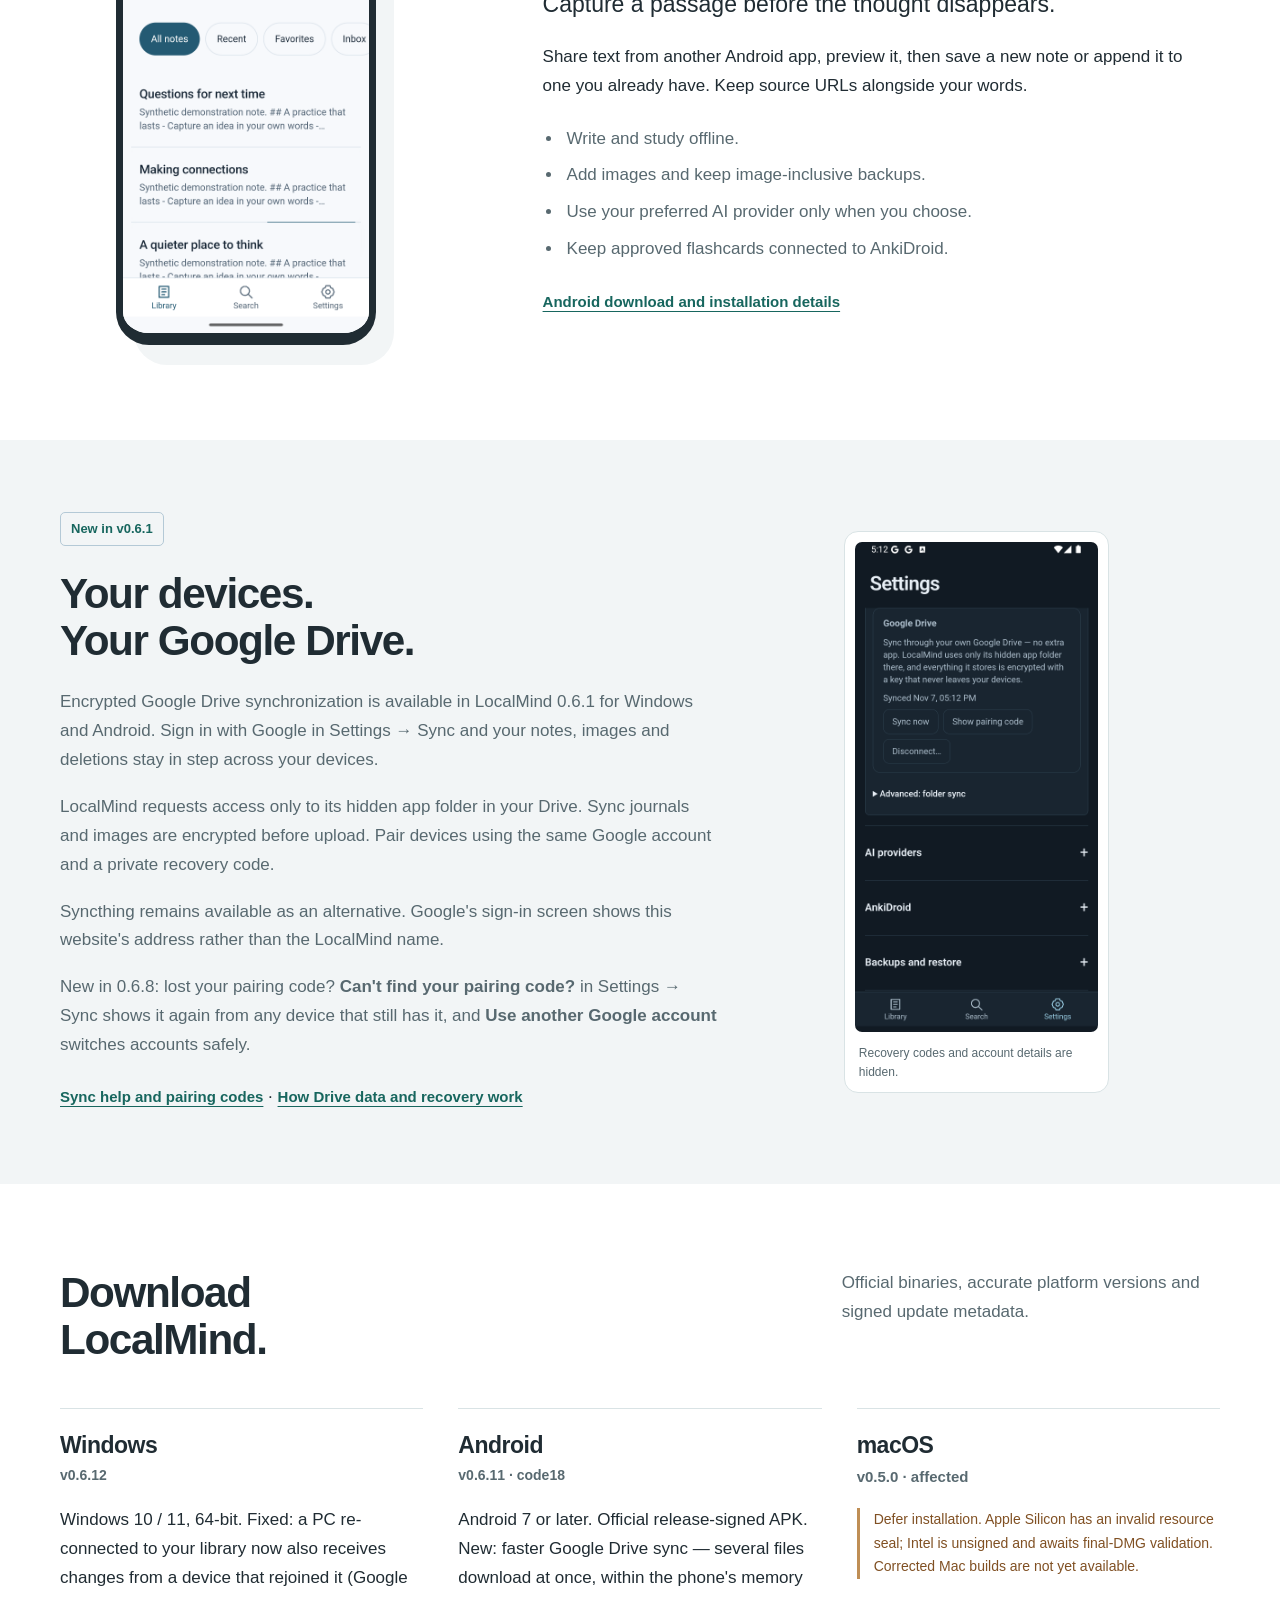
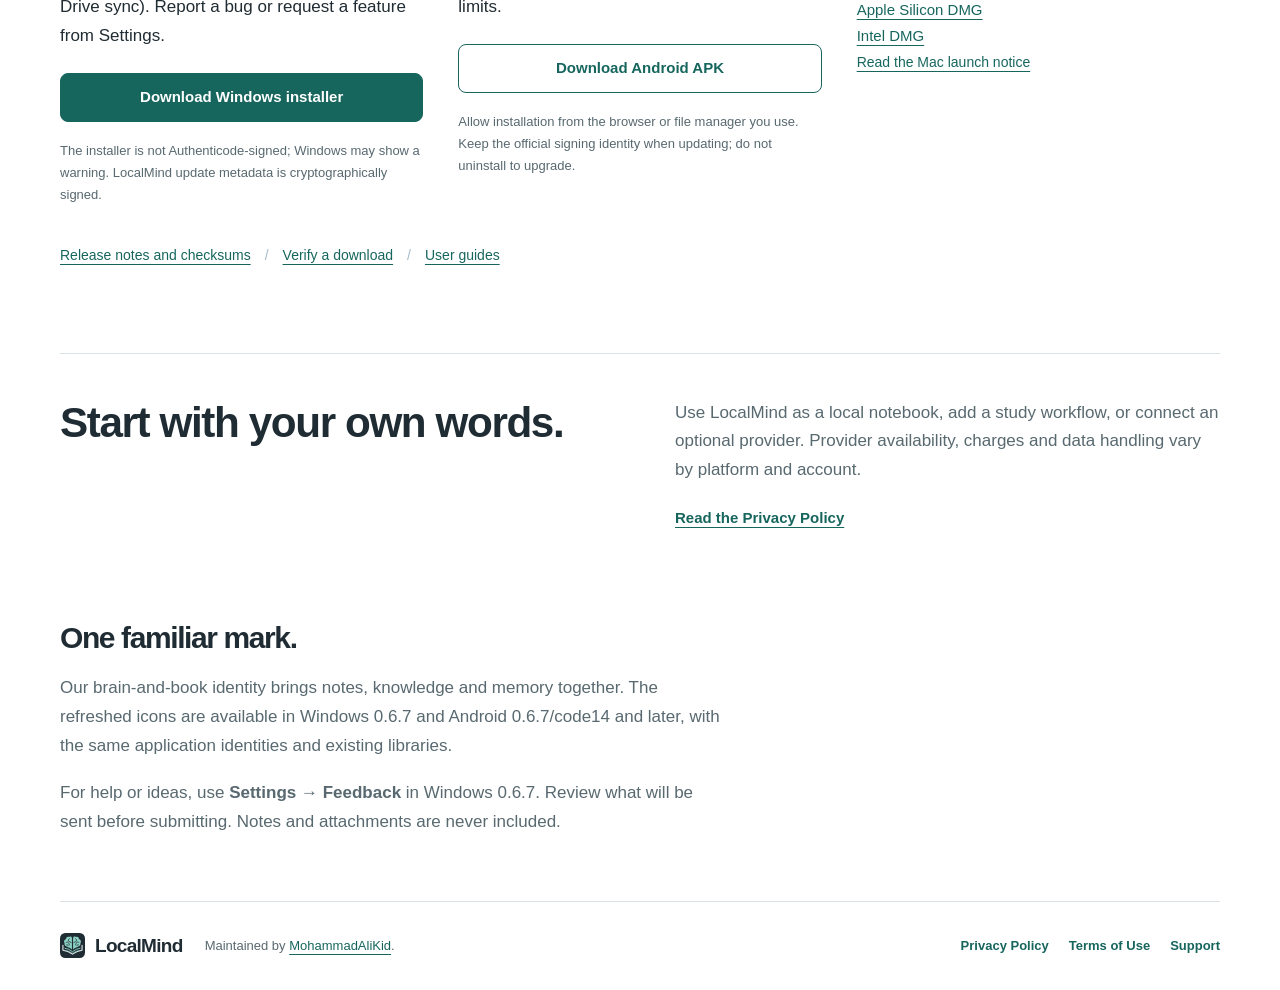
==== commit 017d3e28: "Publish LocalMind 0.6.12 (Windows): README, website, changelog and sync help Co-Authored-By: Claude " ====
--- a/docs/index.html
+++ b/docs/index.html
@@ -28,10 +28,10 @@
   <section class="phone-section wrap" aria-labelledby="phone-heading"><div class="phone-image"><img src="assets/android-library.png" width="1080" height="1920" loading="lazy" alt="Android LocalMind library displaying synthetic study notes"></div><div><h2 id="phone-heading">Your library, within reach.</h2><p class="intro">Capture a passage before the thought disappears.</p><p>Share text from another Android app, preview it, then save a new note or append it to one you already have. Keep source URLs alongside your words.</p><ul class="plain-list"><li>Write and study offline.</li><li>Add images and keep image-inclusive backups.</li><li>Use your preferred AI provider only when you choose.</li><li>Keep approved flashcards connected to AnkiDroid.</li></ul><a class="text-link" href="#downloads">Android download and installation details</a></div></section>
   <section class="drive-section" aria-labelledby="drive-heading"><div class="wrap drive-layout"><div><span class="status-tag">New in v0.6.1</span><h2 id="drive-heading">Your devices.<br>Your Google Drive.</h2><p>Encrypted Google Drive synchronization is available in LocalMind 0.6.1 for Windows and Android. Sign in with Google in Settings → Sync and your notes, images and deletions stay in step across your devices.</p><p>LocalMind requests access only to its hidden app folder in your Drive. Sync journals and images are encrypted before upload. Pair devices using the same Google account and a private recovery code.</p><p>Syncthing remains available as an alternative. Google's sign-in screen shows this website's address rather than the LocalMind name.</p><p>New in 0.6.8: lost your pairing code? <strong>Can't find your pairing code?</strong> in Settings → Sync shows it again from any device that still has it, and <strong>Use another Google account</strong> switches accounts safely.</p><a class="text-link" href="help/drive-sync.html">Sync help and pairing codes</a> · <a class="text-link" href="privacy/#google-drive">How Drive data and recovery work</a></div><figure class="drive-preview"><img src="assets/drive-preview.png" width="1080" height="2220" loading="lazy" alt="Android Settings showing a connected encrypted Google Drive library with the recovery code hidden"><figcaption>Recovery codes and account details are hidden.</figcaption></figure></div></section>
   <section id="downloads" class="downloads wrap" aria-labelledby="downloads-heading"><div class="section-heading"><h2 id="downloads-heading">Download LocalMind.</h2><p>Official binaries, accurate platform versions and signed update metadata.</p></div><div class="download-grid">
-    <article class="download-platform"><h3>Windows</h3><p class="version">v0.6.11</p><p>Windows 10 / 11, 64-bit. Fixed: changes from a phone that rejoined your library now reach Windows again (Google Drive sync). Report a bug or request a feature from Settings.</p><a class="button" href="https://github.com/MohammadAliKid/LocalMind-releases/releases/download/v0.6.11/LocalMind-Setup.exe">Download Windows installer</a><p class="quiet">The installer is not Authenticode-signed; Windows may show a warning. LocalMind update metadata is cryptographically signed.</p></article>
+    <article class="download-platform"><h3>Windows</h3><p class="version">v0.6.12</p><p>Windows 10 / 11, 64-bit. Fixed: a PC re-connected to your library now also receives changes from a device that rejoined it (Google Drive sync). Report a bug or request a feature from Settings.</p><a class="button" href="https://github.com/MohammadAliKid/LocalMind-releases/releases/download/v0.6.12/LocalMind-Setup.exe">Download Windows installer</a><p class="quiet">The installer is not Authenticode-signed; Windows may show a warning. LocalMind update metadata is cryptographically signed.</p></article>
     <article class="download-platform"><h3>Android</h3><p class="version">v0.6.11 · code18</p><p>Android 7 or later. Official release-signed APK. New: faster Google Drive sync — several files download at once, within the phone's memory limits.</p><a class="button secondary" href="https://github.com/MohammadAliKid/LocalMind-releases/releases/download/v0.6.11/LocalMind-Android-0.6.11.apk">Download Android APK</a><p class="quiet">Allow installation from the browser or file manager you use. Keep the official signing identity when updating; do not uninstall to upgrade.</p></article>
     <article class="download-platform mac"><h3>macOS</h3><p class="version">v0.5.0 · affected</p><p class="notice">Defer installation. Apple Silicon has an invalid resource seal; Intel is unsigned and awaits final-DMG validation. Corrected Mac builds are not yet available.</p><p><a href="https://github.com/MohammadAliKid/LocalMind-releases/releases/download/v0.5.1/LocalMind-0.5.0-mac-arm64.dmg">Apple Silicon DMG</a><br><a href="https://github.com/MohammadAliKid/LocalMind-releases/releases/download/v0.5.1/LocalMind-0.5.0-mac-x64.dmg">Intel DMG</a></p><a href="https://github.com/MohammadAliKid/LocalMind-releases/blob/main/docs/mac-launch.md">Read the Mac launch notice</a></article>
-  </div><p class="download-footnote"><a href="https://github.com/MohammadAliKid/LocalMind-releases/releases/tag/v0.6.11">Release notes and checksums</a><span aria-hidden="true"> / </span><a href="https://github.com/MohammadAliKid/LocalMind-releases/blob/main/docs/verify.md">Verify a download</a><span aria-hidden="true"> / </span><a href="https://github.com/MohammadAliKid/LocalMind-releases">User guides</a></p></section>
+  </div><p class="download-footnote"><a href="https://github.com/MohammadAliKid/LocalMind-releases/releases/tag/v0.6.12">Release notes and checksums</a><span aria-hidden="true"> / </span><a href="https://github.com/MohammadAliKid/LocalMind-releases/blob/main/docs/verify.md">Verify a download</a><span aria-hidden="true"> / </span><a href="https://github.com/MohammadAliKid/LocalMind-releases">User guides</a></p></section>
   <section class="closing wrap"><h2>Start with your own words.</h2><p>Use LocalMind as a local notebook, add a study workflow, or connect an optional provider. Provider availability, charges and data handling vary by platform and account.</p><a class="text-link" href="privacy/">Read the Privacy Policy</a></section>
   <section id="feedback" class="wrap brand-note"><h2>One familiar mark.</h2><p>Our brain-and-book identity brings notes, knowledge and memory together. The refreshed icons are available in Windows 0.6.7 and Android 0.6.7/code14 and later, with the same application identities and existing libraries.</p><p>For help or ideas, use <strong>Settings → Feedback</strong> in Windows 0.6.7. Review what will be sent before submitting. Notes and attachments are never included.</p></section>
 </main>
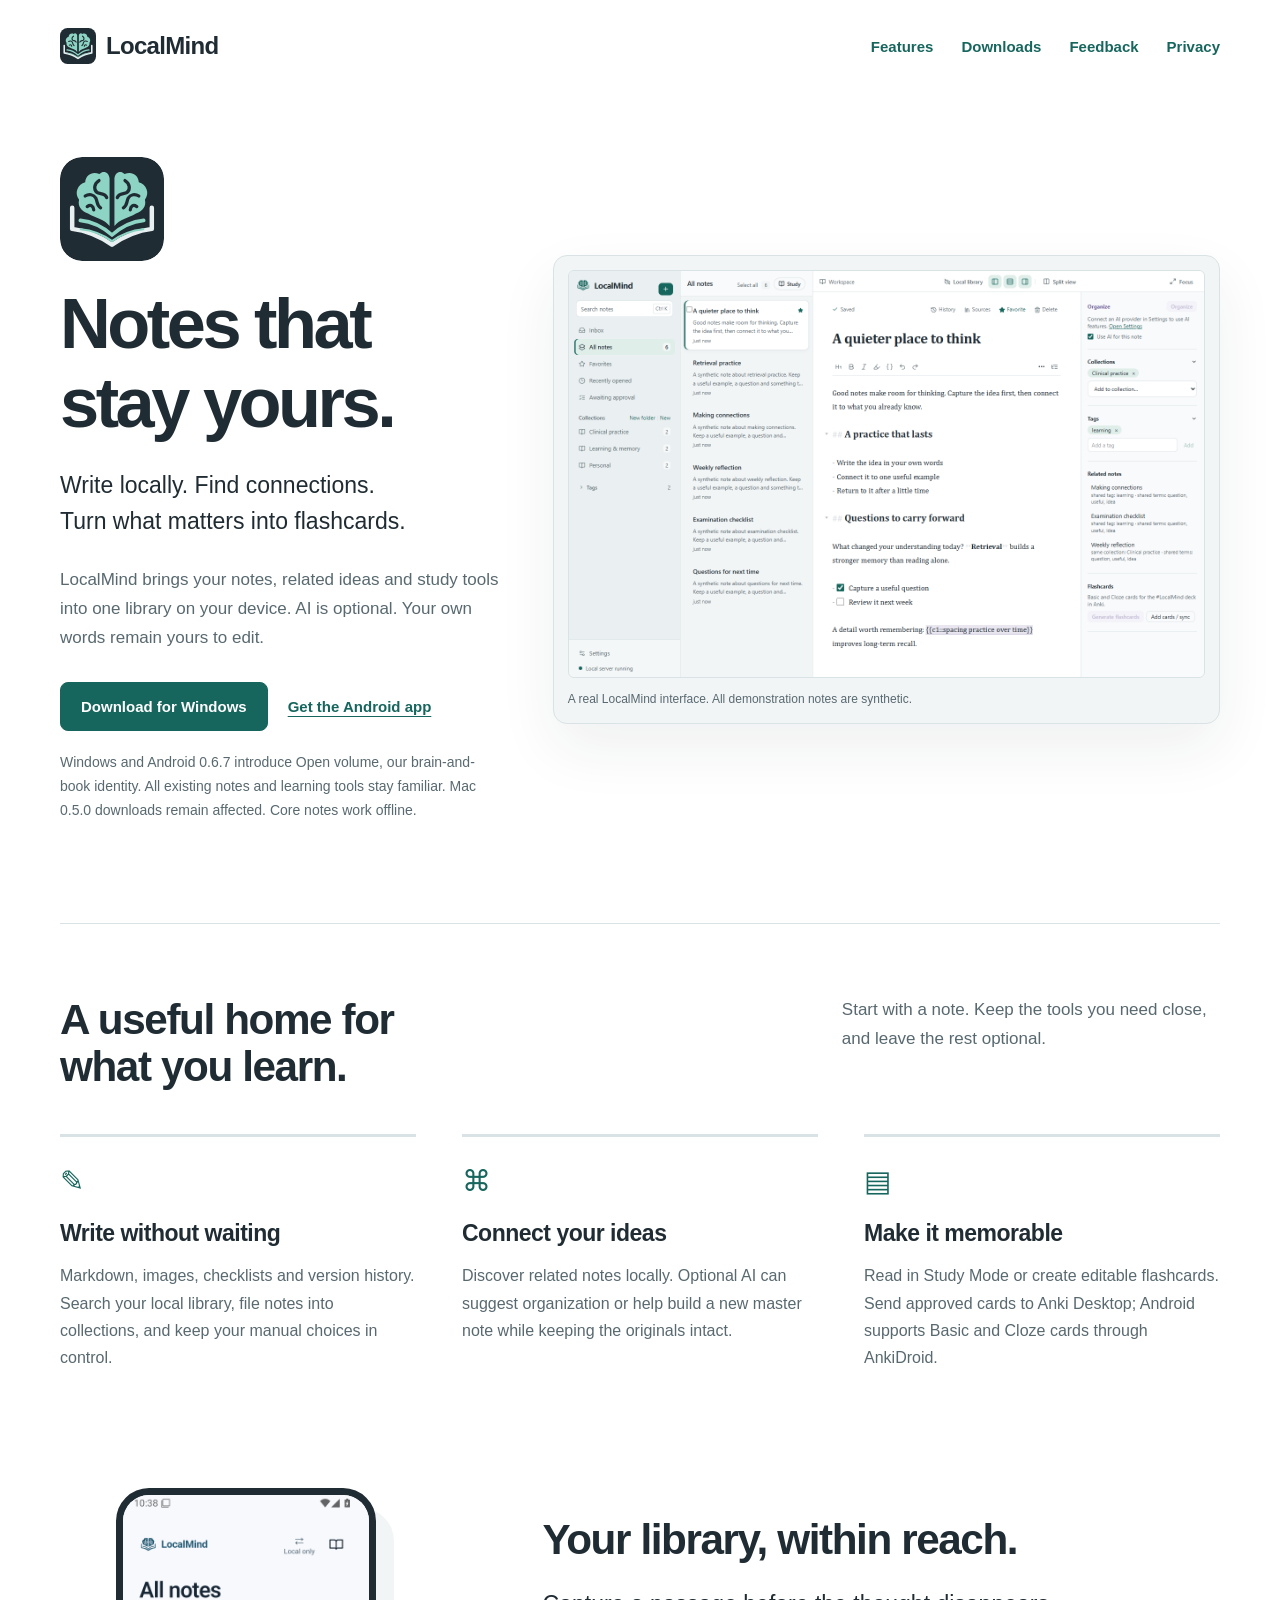
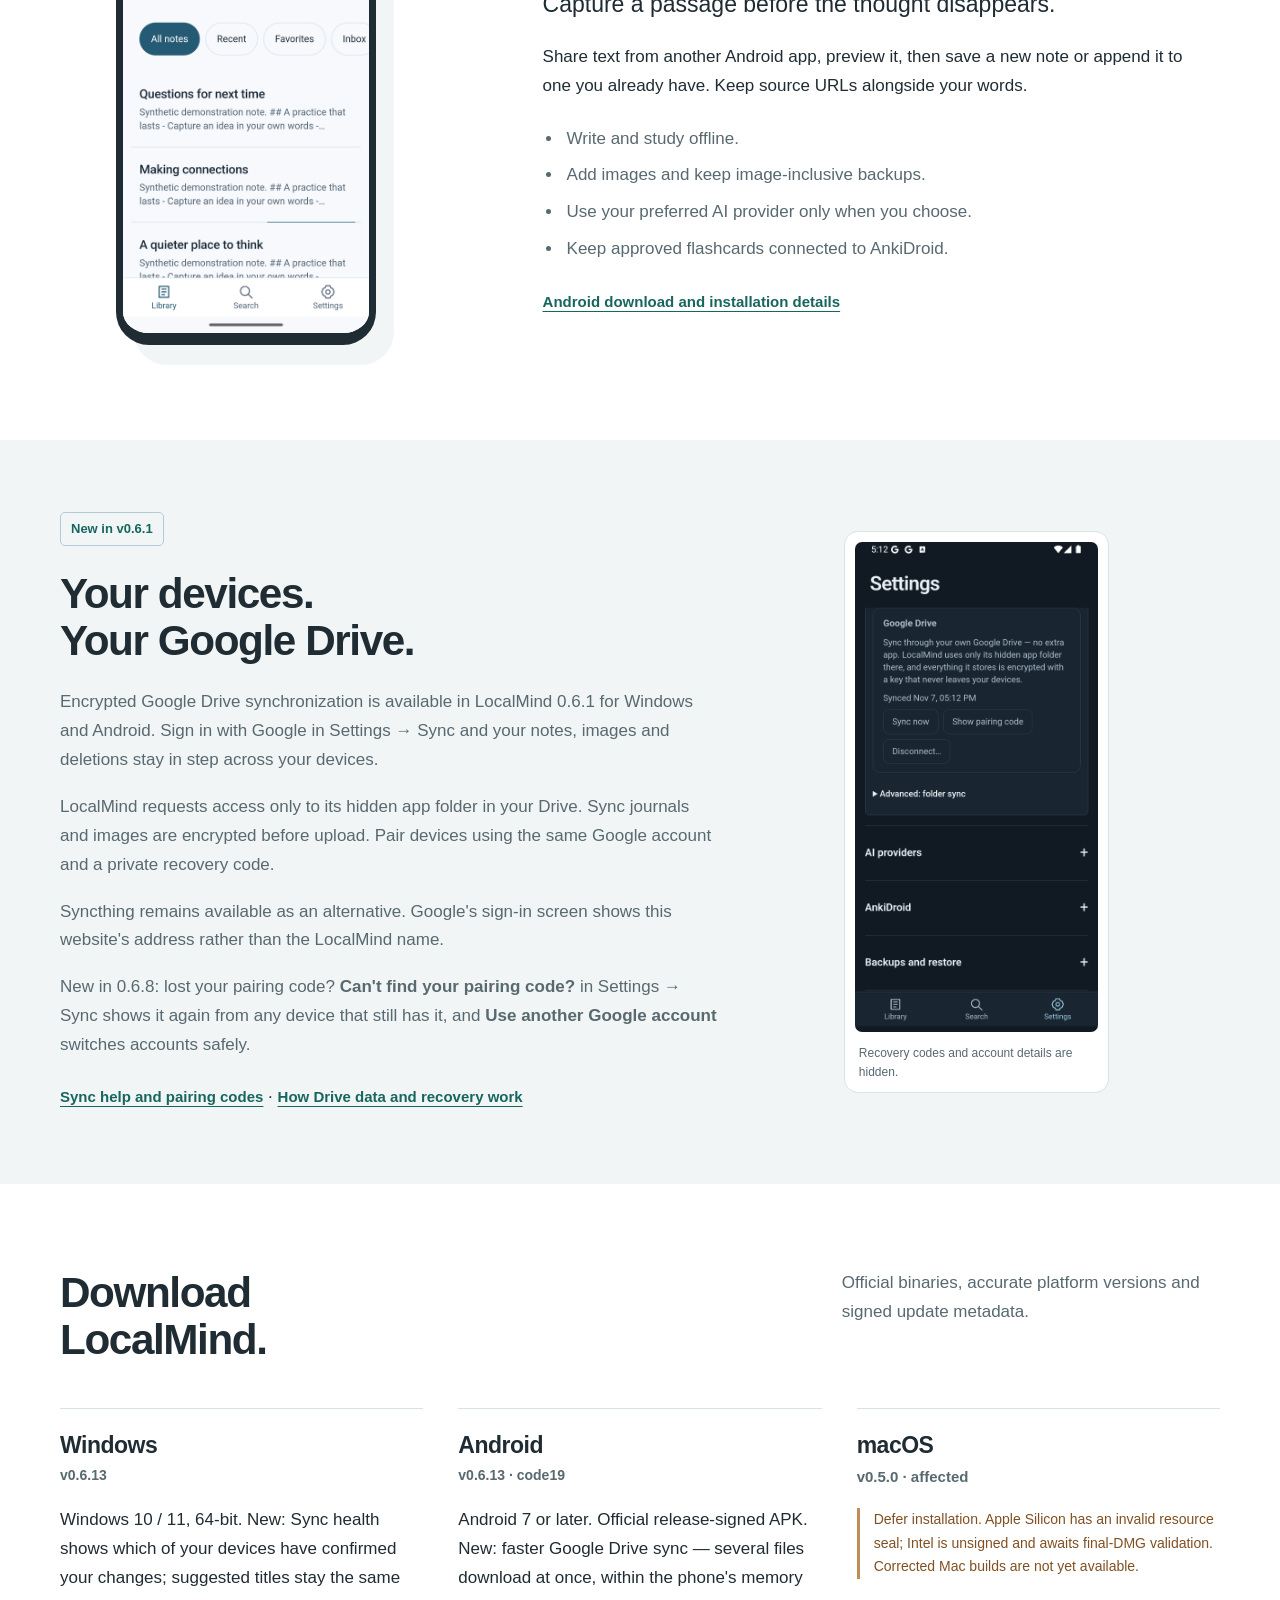
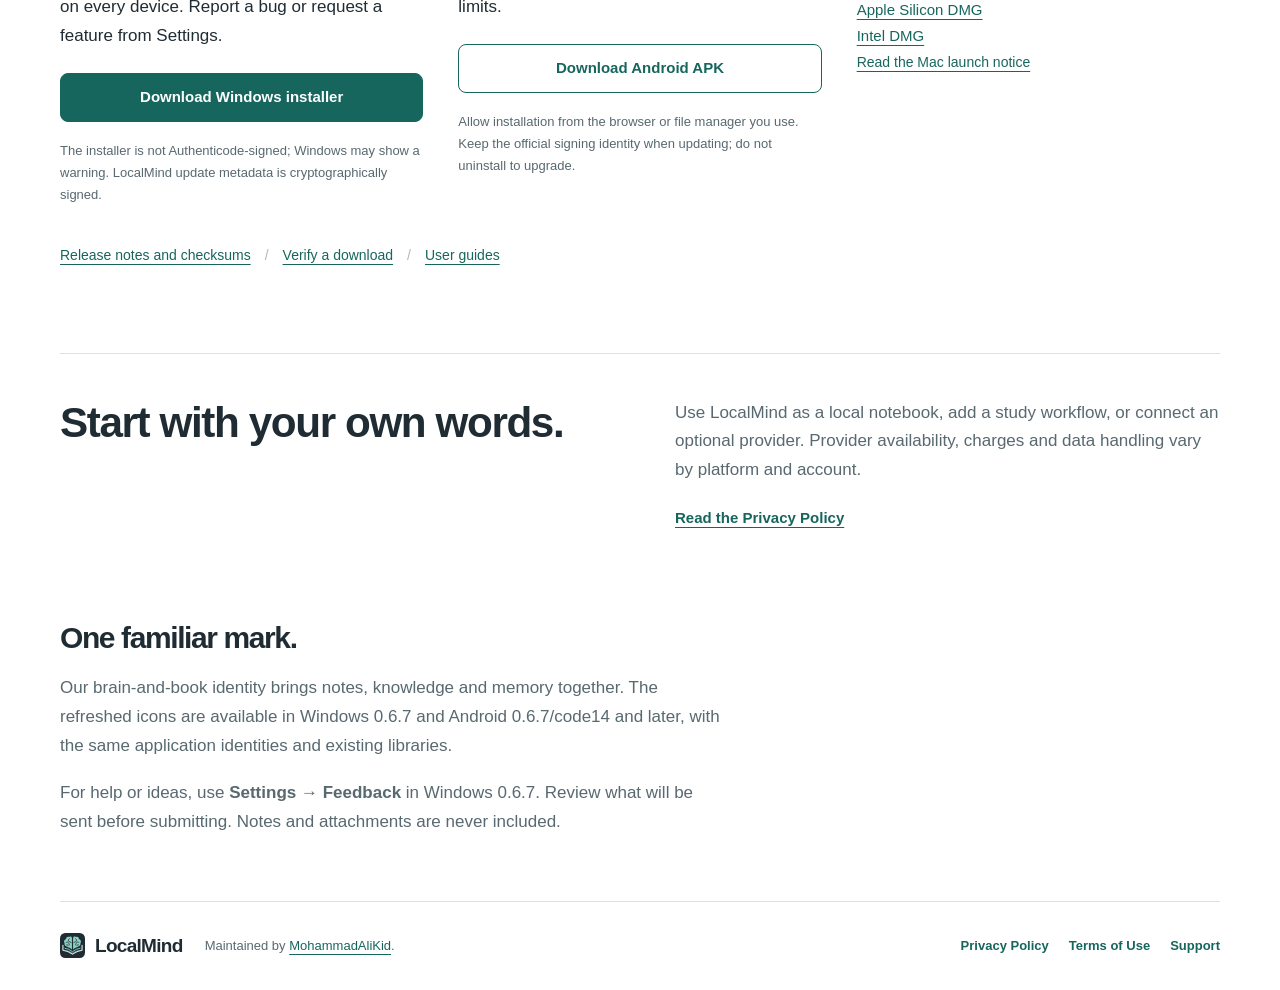
==== commit 197768ee: "Publish LocalMind 0.6.13: README, website, changelog and sync help Co-Authored-By: Claude Opus 5.5 <" ====
--- a/docs/index.html
+++ b/docs/index.html
@@ -28,10 +28,10 @@
   <section class="phone-section wrap" aria-labelledby="phone-heading"><div class="phone-image"><img src="assets/android-library.png" width="1080" height="1920" loading="lazy" alt="Android LocalMind library displaying synthetic study notes"></div><div><h2 id="phone-heading">Your library, within reach.</h2><p class="intro">Capture a passage before the thought disappears.</p><p>Share text from another Android app, preview it, then save a new note or append it to one you already have. Keep source URLs alongside your words.</p><ul class="plain-list"><li>Write and study offline.</li><li>Add images and keep image-inclusive backups.</li><li>Use your preferred AI provider only when you choose.</li><li>Keep approved flashcards connected to AnkiDroid.</li></ul><a class="text-link" href="#downloads">Android download and installation details</a></div></section>
   <section class="drive-section" aria-labelledby="drive-heading"><div class="wrap drive-layout"><div><span class="status-tag">New in v0.6.1</span><h2 id="drive-heading">Your devices.<br>Your Google Drive.</h2><p>Encrypted Google Drive synchronization is available in LocalMind 0.6.1 for Windows and Android. Sign in with Google in Settings → Sync and your notes, images and deletions stay in step across your devices.</p><p>LocalMind requests access only to its hidden app folder in your Drive. Sync journals and images are encrypted before upload. Pair devices using the same Google account and a private recovery code.</p><p>Syncthing remains available as an alternative. Google's sign-in screen shows this website's address rather than the LocalMind name.</p><p>New in 0.6.8: lost your pairing code? <strong>Can't find your pairing code?</strong> in Settings → Sync shows it again from any device that still has it, and <strong>Use another Google account</strong> switches accounts safely.</p><a class="text-link" href="help/drive-sync.html">Sync help and pairing codes</a> · <a class="text-link" href="privacy/#google-drive">How Drive data and recovery work</a></div><figure class="drive-preview"><img src="assets/drive-preview.png" width="1080" height="2220" loading="lazy" alt="Android Settings showing a connected encrypted Google Drive library with the recovery code hidden"><figcaption>Recovery codes and account details are hidden.</figcaption></figure></div></section>
   <section id="downloads" class="downloads wrap" aria-labelledby="downloads-heading"><div class="section-heading"><h2 id="downloads-heading">Download LocalMind.</h2><p>Official binaries, accurate platform versions and signed update metadata.</p></div><div class="download-grid">
-    <article class="download-platform"><h3>Windows</h3><p class="version">v0.6.12</p><p>Windows 10 / 11, 64-bit. Fixed: a PC re-connected to your library now also receives changes from a device that rejoined it (Google Drive sync). Report a bug or request a feature from Settings.</p><a class="button" href="https://github.com/MohammadAliKid/LocalMind-releases/releases/download/v0.6.12/LocalMind-Setup.exe">Download Windows installer</a><p class="quiet">The installer is not Authenticode-signed; Windows may show a warning. LocalMind update metadata is cryptographically signed.</p></article>
-    <article class="download-platform"><h3>Android</h3><p class="version">v0.6.11 · code18</p><p>Android 7 or later. Official release-signed APK. New: faster Google Drive sync — several files download at once, within the phone's memory limits.</p><a class="button secondary" href="https://github.com/MohammadAliKid/LocalMind-releases/releases/download/v0.6.11/LocalMind-Android-0.6.11.apk">Download Android APK</a><p class="quiet">Allow installation from the browser or file manager you use. Keep the official signing identity when updating; do not uninstall to upgrade.</p></article>
+    <article class="download-platform"><h3>Windows</h3><p class="version">v0.6.13</p><p>Windows 10 / 11, 64-bit. New: Sync health shows which of your devices have confirmed your changes; suggested titles stay the same on every device. Report a bug or request a feature from Settings.</p><a class="button" href="https://github.com/MohammadAliKid/LocalMind-releases/releases/download/v0.6.13/LocalMind-Setup.exe">Download Windows installer</a><p class="quiet">The installer is not Authenticode-signed; Windows may show a warning. LocalMind update metadata is cryptographically signed.</p></article>
+    <article class="download-platform"><h3>Android</h3><p class="version">v0.6.13 · code19</p><p>Android 7 or later. Official release-signed APK. New: faster Google Drive sync — several files download at once, within the phone's memory limits.</p><a class="button secondary" href="https://github.com/MohammadAliKid/LocalMind-releases/releases/download/v0.6.13/LocalMind-Android-0.6.13.apk">Download Android APK</a><p class="quiet">Allow installation from the browser or file manager you use. Keep the official signing identity when updating; do not uninstall to upgrade.</p></article>
     <article class="download-platform mac"><h3>macOS</h3><p class="version">v0.5.0 · affected</p><p class="notice">Defer installation. Apple Silicon has an invalid resource seal; Intel is unsigned and awaits final-DMG validation. Corrected Mac builds are not yet available.</p><p><a href="https://github.com/MohammadAliKid/LocalMind-releases/releases/download/v0.5.1/LocalMind-0.5.0-mac-arm64.dmg">Apple Silicon DMG</a><br><a href="https://github.com/MohammadAliKid/LocalMind-releases/releases/download/v0.5.1/LocalMind-0.5.0-mac-x64.dmg">Intel DMG</a></p><a href="https://github.com/MohammadAliKid/LocalMind-releases/blob/main/docs/mac-launch.md">Read the Mac launch notice</a></article>
-  </div><p class="download-footnote"><a href="https://github.com/MohammadAliKid/LocalMind-releases/releases/tag/v0.6.12">Release notes and checksums</a><span aria-hidden="true"> / </span><a href="https://github.com/MohammadAliKid/LocalMind-releases/blob/main/docs/verify.md">Verify a download</a><span aria-hidden="true"> / </span><a href="https://github.com/MohammadAliKid/LocalMind-releases">User guides</a></p></section>
+  </div><p class="download-footnote"><a href="https://github.com/MohammadAliKid/LocalMind-releases/releases/tag/v0.6.13">Release notes and checksums</a><span aria-hidden="true"> / </span><a href="https://github.com/MohammadAliKid/LocalMind-releases/blob/main/docs/verify.md">Verify a download</a><span aria-hidden="true"> / </span><a href="https://github.com/MohammadAliKid/LocalMind-releases">User guides</a></p></section>
   <section class="closing wrap"><h2>Start with your own words.</h2><p>Use LocalMind as a local notebook, add a study workflow, or connect an optional provider. Provider availability, charges and data handling vary by platform and account.</p><a class="text-link" href="privacy/">Read the Privacy Policy</a></section>
   <section id="feedback" class="wrap brand-note"><h2>One familiar mark.</h2><p>Our brain-and-book identity brings notes, knowledge and memory together. The refreshed icons are available in Windows 0.6.7 and Android 0.6.7/code14 and later, with the same application identities and existing libraries.</p><p>For help or ideas, use <strong>Settings → Feedback</strong> in Windows 0.6.7. Review what will be sent before submitting. Notes and attachments are never included.</p></section>
 </main>
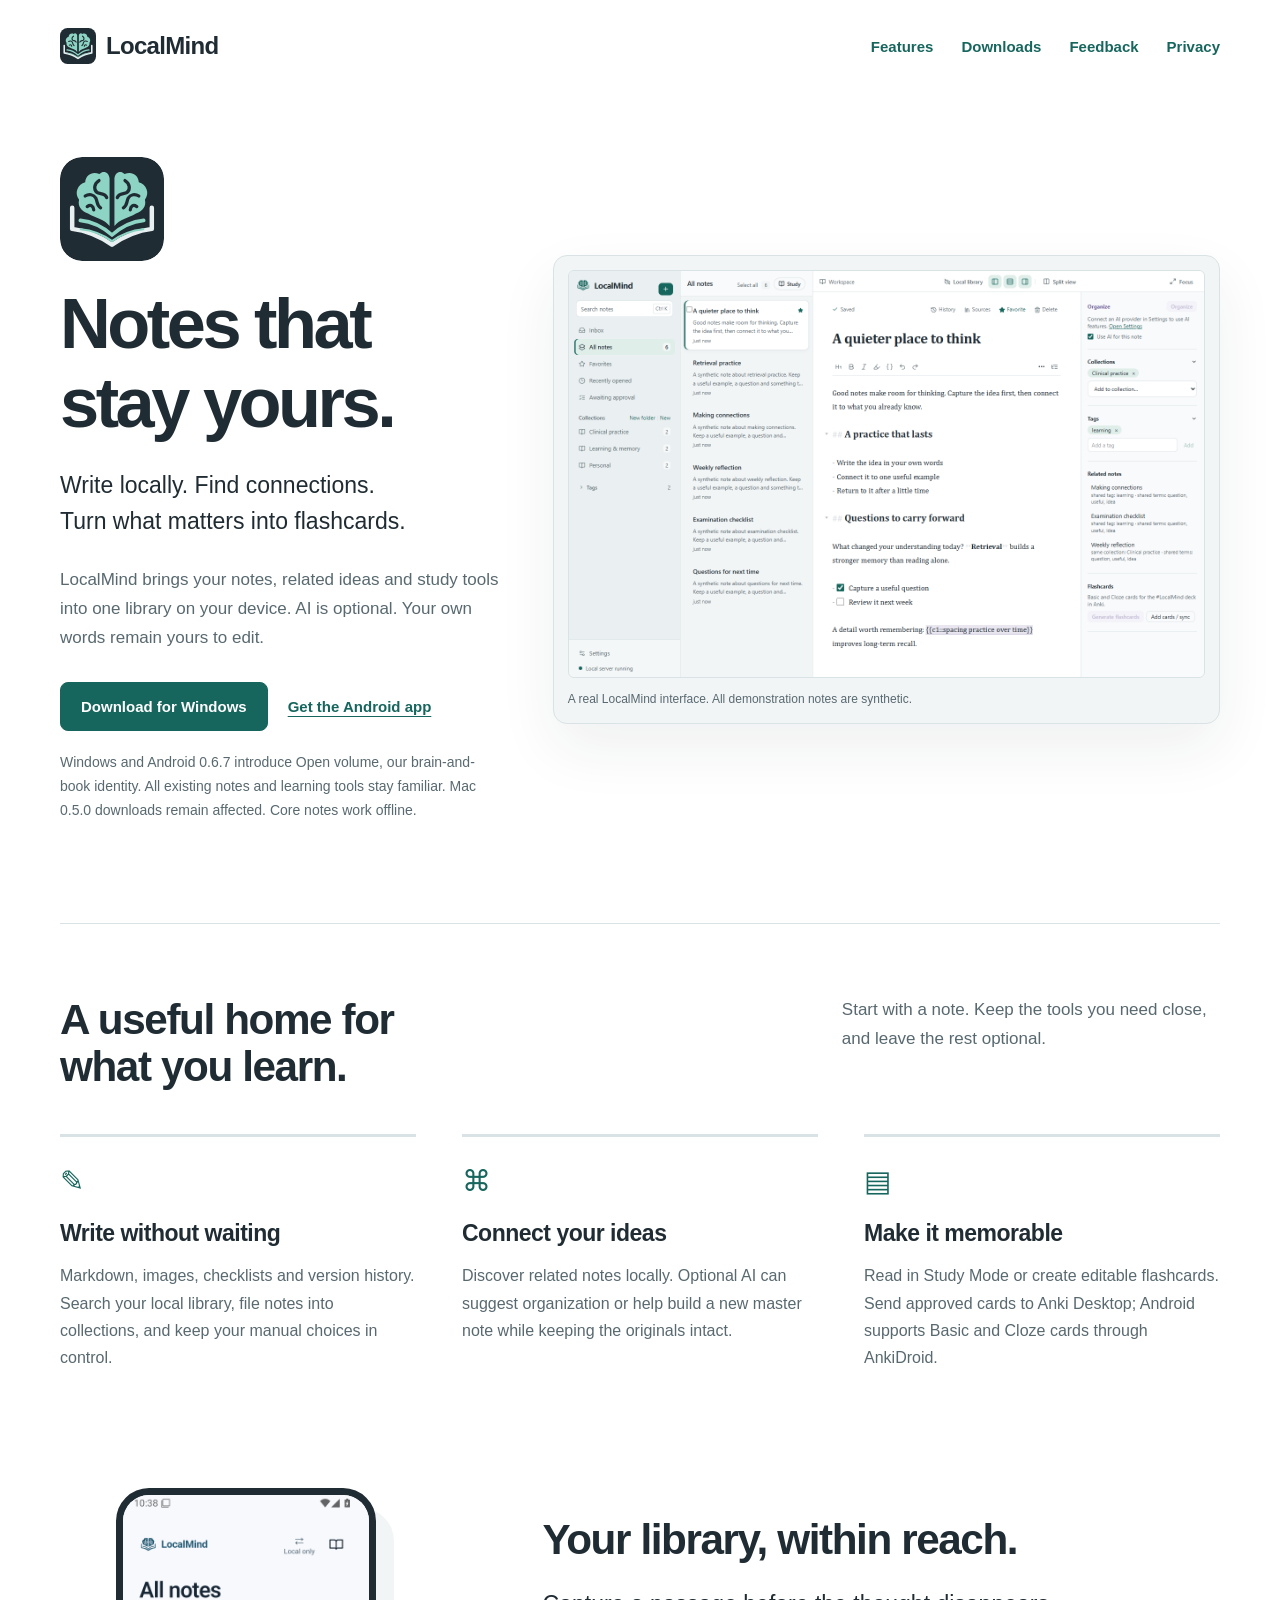
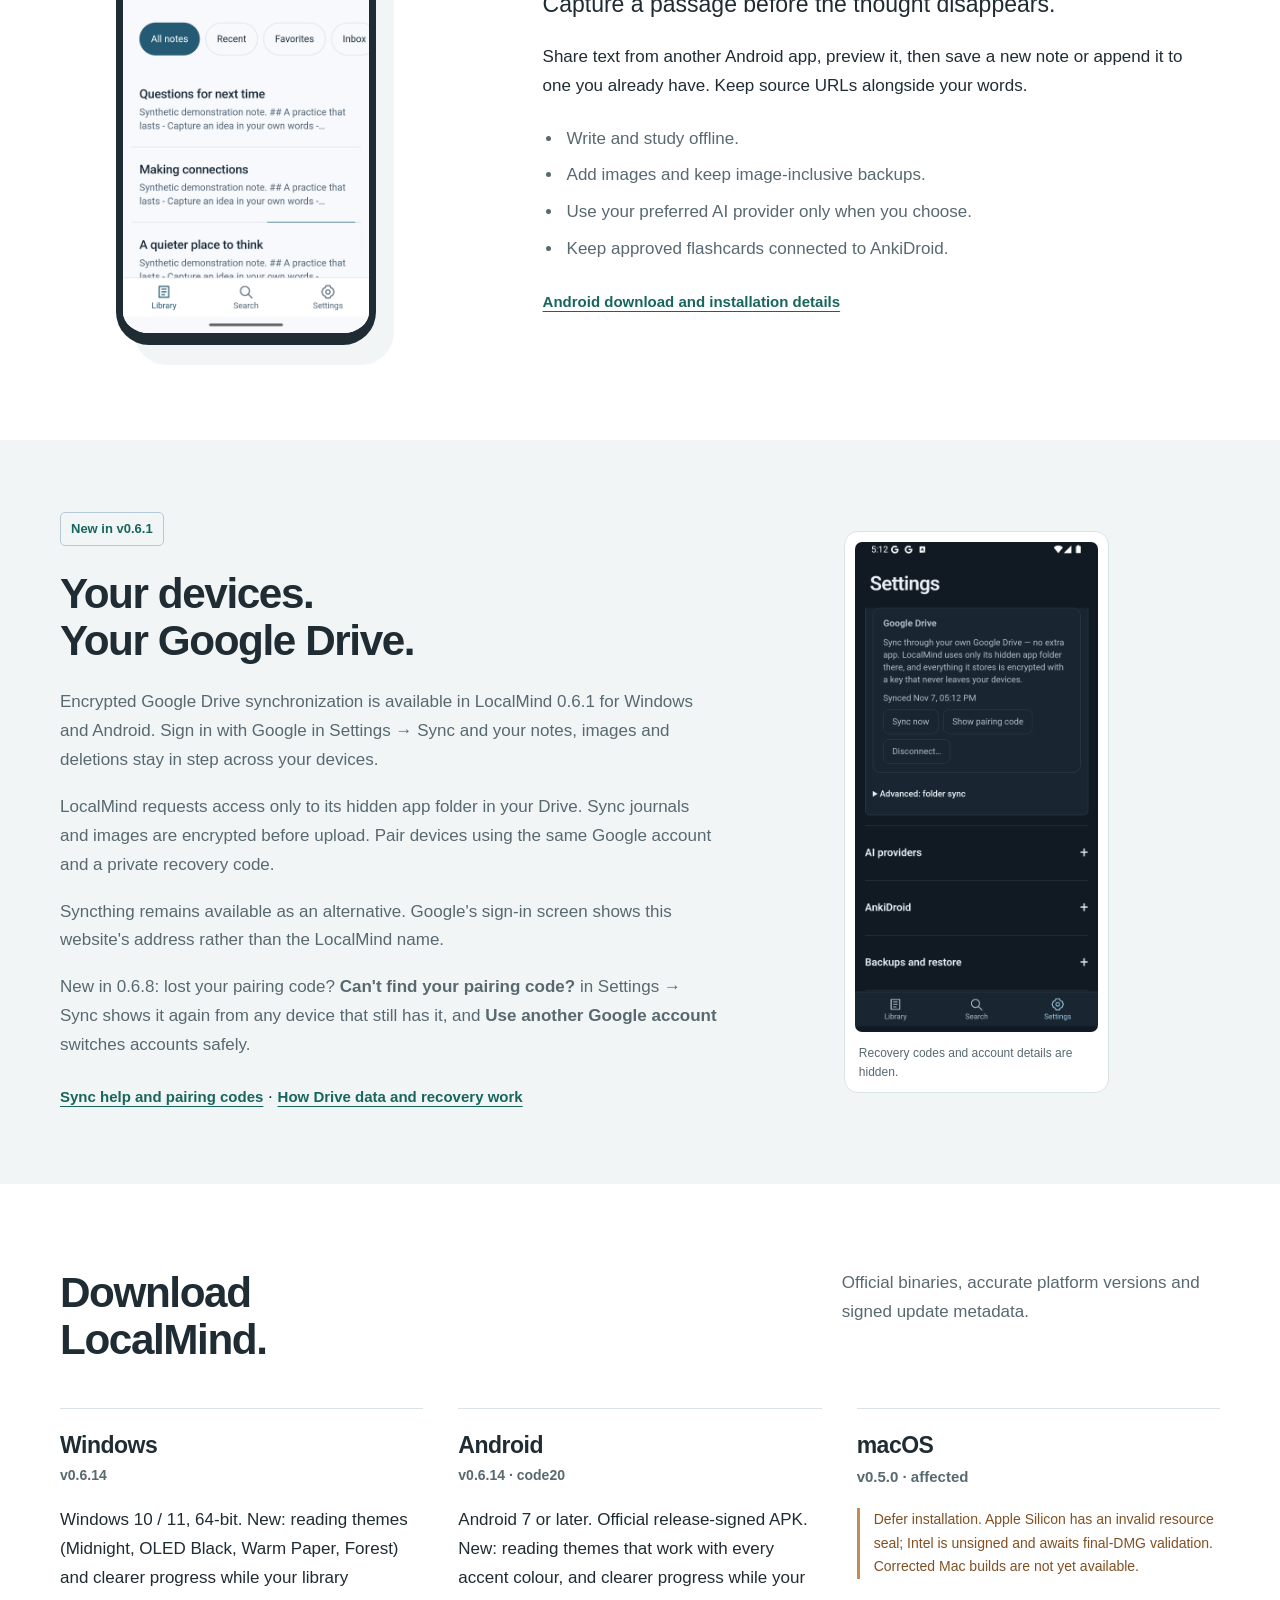
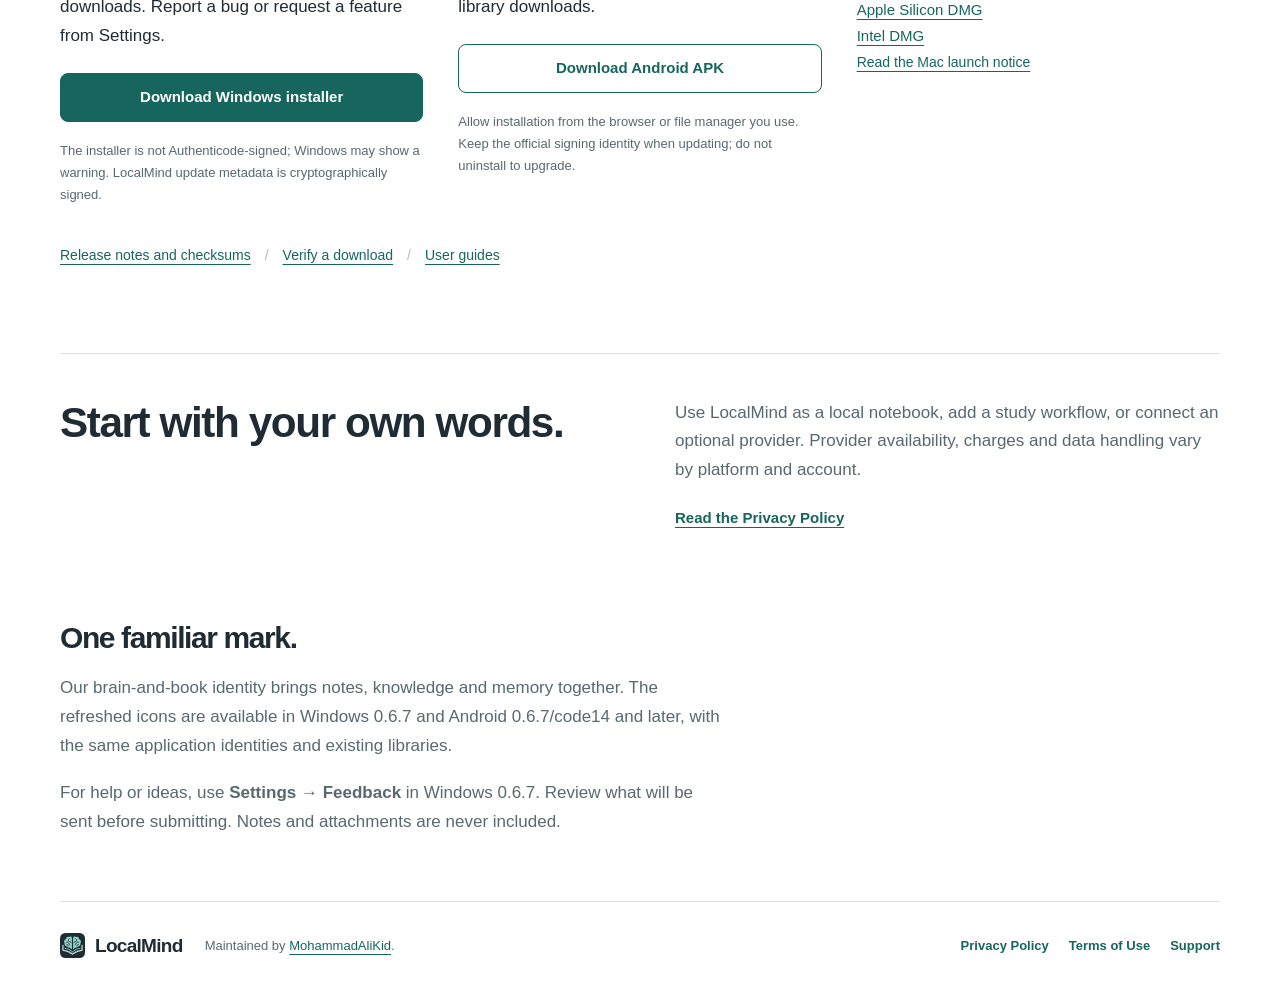
==== commit ddd33530: "LocalMind 0.6.14: reading themes and clearer progress; Windows 0.6.14, Android 0.6.14/code20 Co-Auth" ====
--- a/docs/index.html
+++ b/docs/index.html
@@ -28,10 +28,10 @@
   <section class="phone-section wrap" aria-labelledby="phone-heading"><div class="phone-image"><img src="assets/android-library.png" width="1080" height="1920" loading="lazy" alt="Android LocalMind library displaying synthetic study notes"></div><div><h2 id="phone-heading">Your library, within reach.</h2><p class="intro">Capture a passage before the thought disappears.</p><p>Share text from another Android app, preview it, then save a new note or append it to one you already have. Keep source URLs alongside your words.</p><ul class="plain-list"><li>Write and study offline.</li><li>Add images and keep image-inclusive backups.</li><li>Use your preferred AI provider only when you choose.</li><li>Keep approved flashcards connected to AnkiDroid.</li></ul><a class="text-link" href="#downloads">Android download and installation details</a></div></section>
   <section class="drive-section" aria-labelledby="drive-heading"><div class="wrap drive-layout"><div><span class="status-tag">New in v0.6.1</span><h2 id="drive-heading">Your devices.<br>Your Google Drive.</h2><p>Encrypted Google Drive synchronization is available in LocalMind 0.6.1 for Windows and Android. Sign in with Google in Settings → Sync and your notes, images and deletions stay in step across your devices.</p><p>LocalMind requests access only to its hidden app folder in your Drive. Sync journals and images are encrypted before upload. Pair devices using the same Google account and a private recovery code.</p><p>Syncthing remains available as an alternative. Google's sign-in screen shows this website's address rather than the LocalMind name.</p><p>New in 0.6.8: lost your pairing code? <strong>Can't find your pairing code?</strong> in Settings → Sync shows it again from any device that still has it, and <strong>Use another Google account</strong> switches accounts safely.</p><a class="text-link" href="help/drive-sync.html">Sync help and pairing codes</a> · <a class="text-link" href="privacy/#google-drive">How Drive data and recovery work</a></div><figure class="drive-preview"><img src="assets/drive-preview.png" width="1080" height="2220" loading="lazy" alt="Android Settings showing a connected encrypted Google Drive library with the recovery code hidden"><figcaption>Recovery codes and account details are hidden.</figcaption></figure></div></section>
   <section id="downloads" class="downloads wrap" aria-labelledby="downloads-heading"><div class="section-heading"><h2 id="downloads-heading">Download LocalMind.</h2><p>Official binaries, accurate platform versions and signed update metadata.</p></div><div class="download-grid">
-    <article class="download-platform"><h3>Windows</h3><p class="version">v0.6.13</p><p>Windows 10 / 11, 64-bit. New: Sync health shows which of your devices have confirmed your changes; suggested titles stay the same on every device. Report a bug or request a feature from Settings.</p><a class="button" href="https://github.com/MohammadAliKid/LocalMind-releases/releases/download/v0.6.13/LocalMind-Setup.exe">Download Windows installer</a><p class="quiet">The installer is not Authenticode-signed; Windows may show a warning. LocalMind update metadata is cryptographically signed.</p></article>
-    <article class="download-platform"><h3>Android</h3><p class="version">v0.6.13 · code19</p><p>Android 7 or later. Official release-signed APK. New: faster Google Drive sync — several files download at once, within the phone's memory limits.</p><a class="button secondary" href="https://github.com/MohammadAliKid/LocalMind-releases/releases/download/v0.6.13/LocalMind-Android-0.6.13.apk">Download Android APK</a><p class="quiet">Allow installation from the browser or file manager you use. Keep the official signing identity when updating; do not uninstall to upgrade.</p></article>
+    <article class="download-platform"><h3>Windows</h3><p class="version">v0.6.14</p><p>Windows 10 / 11, 64-bit. New: reading themes (Midnight, OLED Black, Warm Paper, Forest) and clearer progress while your library downloads. Report a bug or request a feature from Settings.</p><a class="button" href="https://github.com/MohammadAliKid/LocalMind-releases/releases/download/v0.6.14/LocalMind-Setup.exe">Download Windows installer</a><p class="quiet">The installer is not Authenticode-signed; Windows may show a warning. LocalMind update metadata is cryptographically signed.</p></article>
+    <article class="download-platform"><h3>Android</h3><p class="version">v0.6.14 · code20</p><p>Android 7 or later. Official release-signed APK. New: reading themes that work with every accent colour, and clearer progress while your library downloads.</p><a class="button secondary" href="https://github.com/MohammadAliKid/LocalMind-releases/releases/download/v0.6.14/LocalMind-Android-0.6.14.apk">Download Android APK</a><p class="quiet">Allow installation from the browser or file manager you use. Keep the official signing identity when updating; do not uninstall to upgrade.</p></article>
     <article class="download-platform mac"><h3>macOS</h3><p class="version">v0.5.0 · affected</p><p class="notice">Defer installation. Apple Silicon has an invalid resource seal; Intel is unsigned and awaits final-DMG validation. Corrected Mac builds are not yet available.</p><p><a href="https://github.com/MohammadAliKid/LocalMind-releases/releases/download/v0.5.1/LocalMind-0.5.0-mac-arm64.dmg">Apple Silicon DMG</a><br><a href="https://github.com/MohammadAliKid/LocalMind-releases/releases/download/v0.5.1/LocalMind-0.5.0-mac-x64.dmg">Intel DMG</a></p><a href="https://github.com/MohammadAliKid/LocalMind-releases/blob/main/docs/mac-launch.md">Read the Mac launch notice</a></article>
-  </div><p class="download-footnote"><a href="https://github.com/MohammadAliKid/LocalMind-releases/releases/tag/v0.6.13">Release notes and checksums</a><span aria-hidden="true"> / </span><a href="https://github.com/MohammadAliKid/LocalMind-releases/blob/main/docs/verify.md">Verify a download</a><span aria-hidden="true"> / </span><a href="https://github.com/MohammadAliKid/LocalMind-releases">User guides</a></p></section>
+  </div><p class="download-footnote"><a href="https://github.com/MohammadAliKid/LocalMind-releases/releases/tag/v0.6.14">Release notes and checksums</a><span aria-hidden="true"> / </span><a href="https://github.com/MohammadAliKid/LocalMind-releases/blob/main/docs/verify.md">Verify a download</a><span aria-hidden="true"> / </span><a href="https://github.com/MohammadAliKid/LocalMind-releases">User guides</a></p></section>
   <section class="closing wrap"><h2>Start with your own words.</h2><p>Use LocalMind as a local notebook, add a study workflow, or connect an optional provider. Provider availability, charges and data handling vary by platform and account.</p><a class="text-link" href="privacy/">Read the Privacy Policy</a></section>
   <section id="feedback" class="wrap brand-note"><h2>One familiar mark.</h2><p>Our brain-and-book identity brings notes, knowledge and memory together. The refreshed icons are available in Windows 0.6.7 and Android 0.6.7/code14 and later, with the same application identities and existing libraries.</p><p>For help or ideas, use <strong>Settings → Feedback</strong> in Windows 0.6.7. Review what will be sent before submitting. Notes and attachments are never included.</p></section>
 </main>
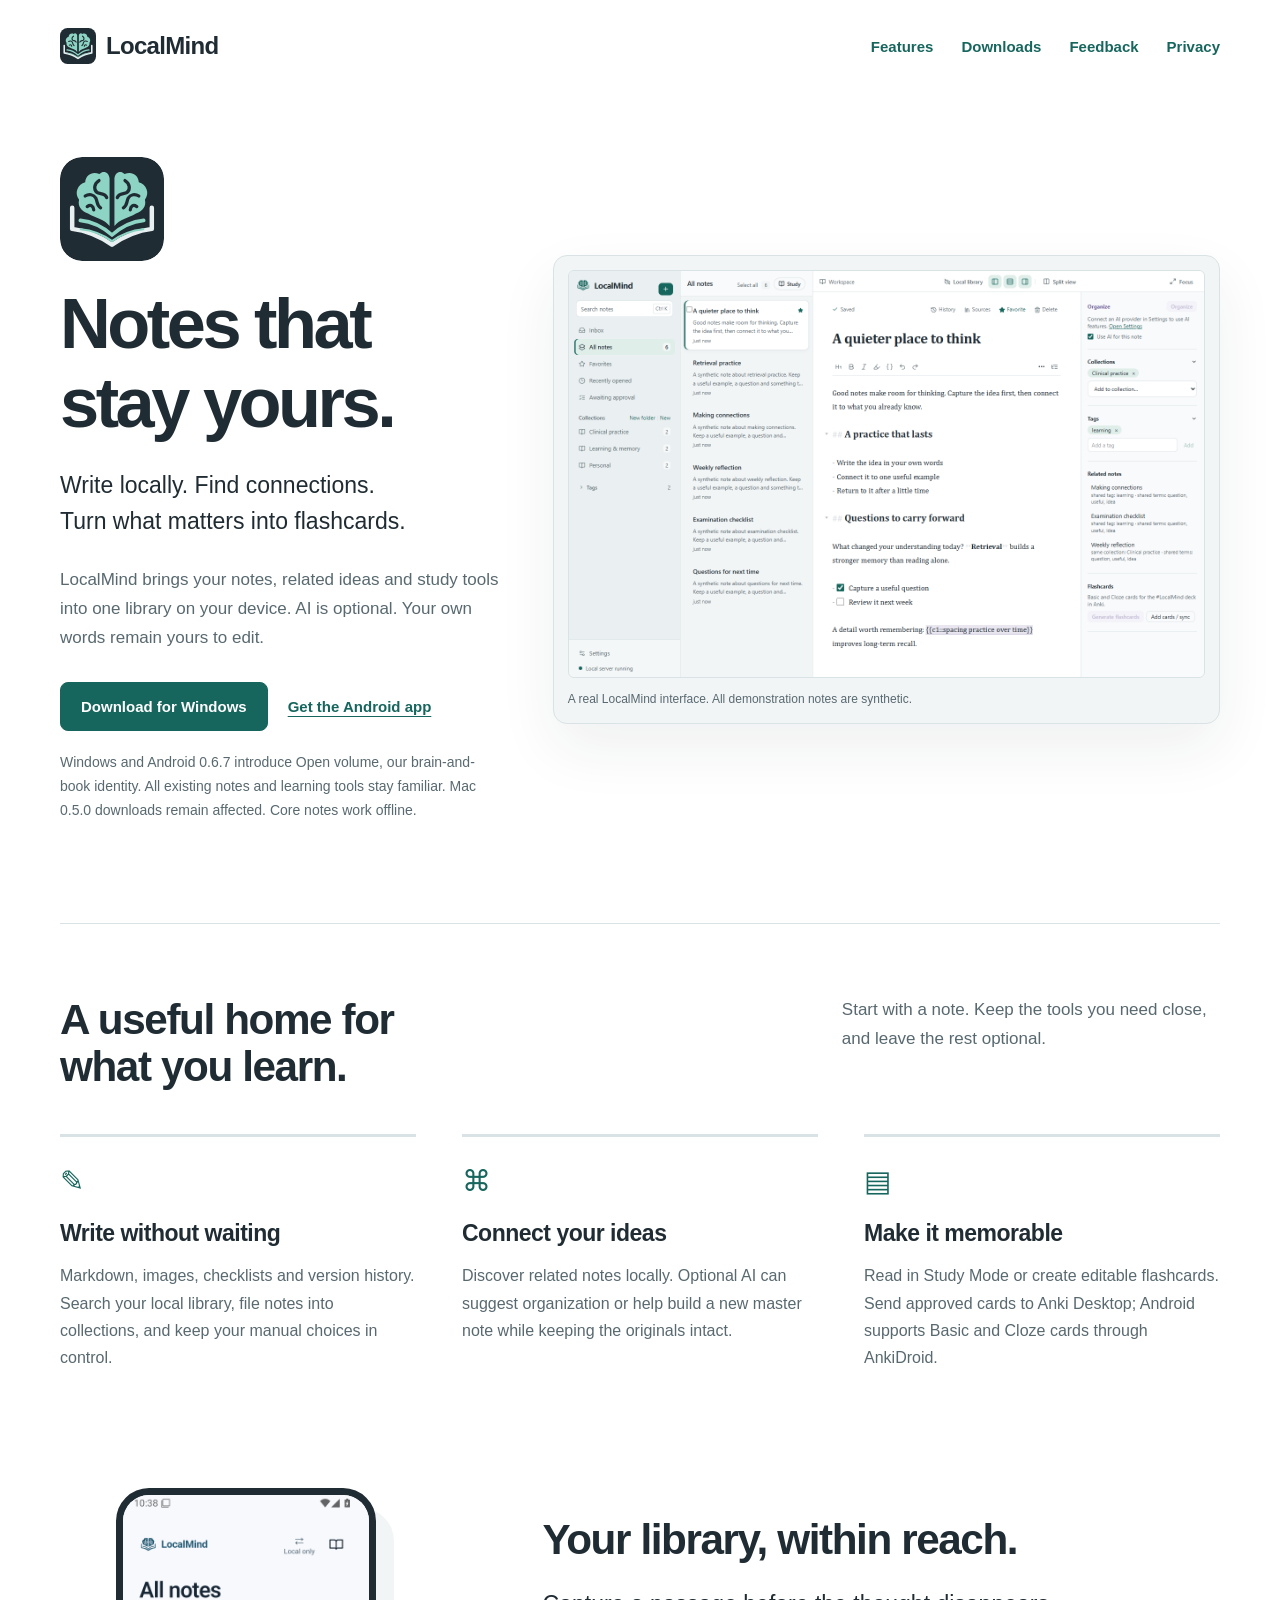
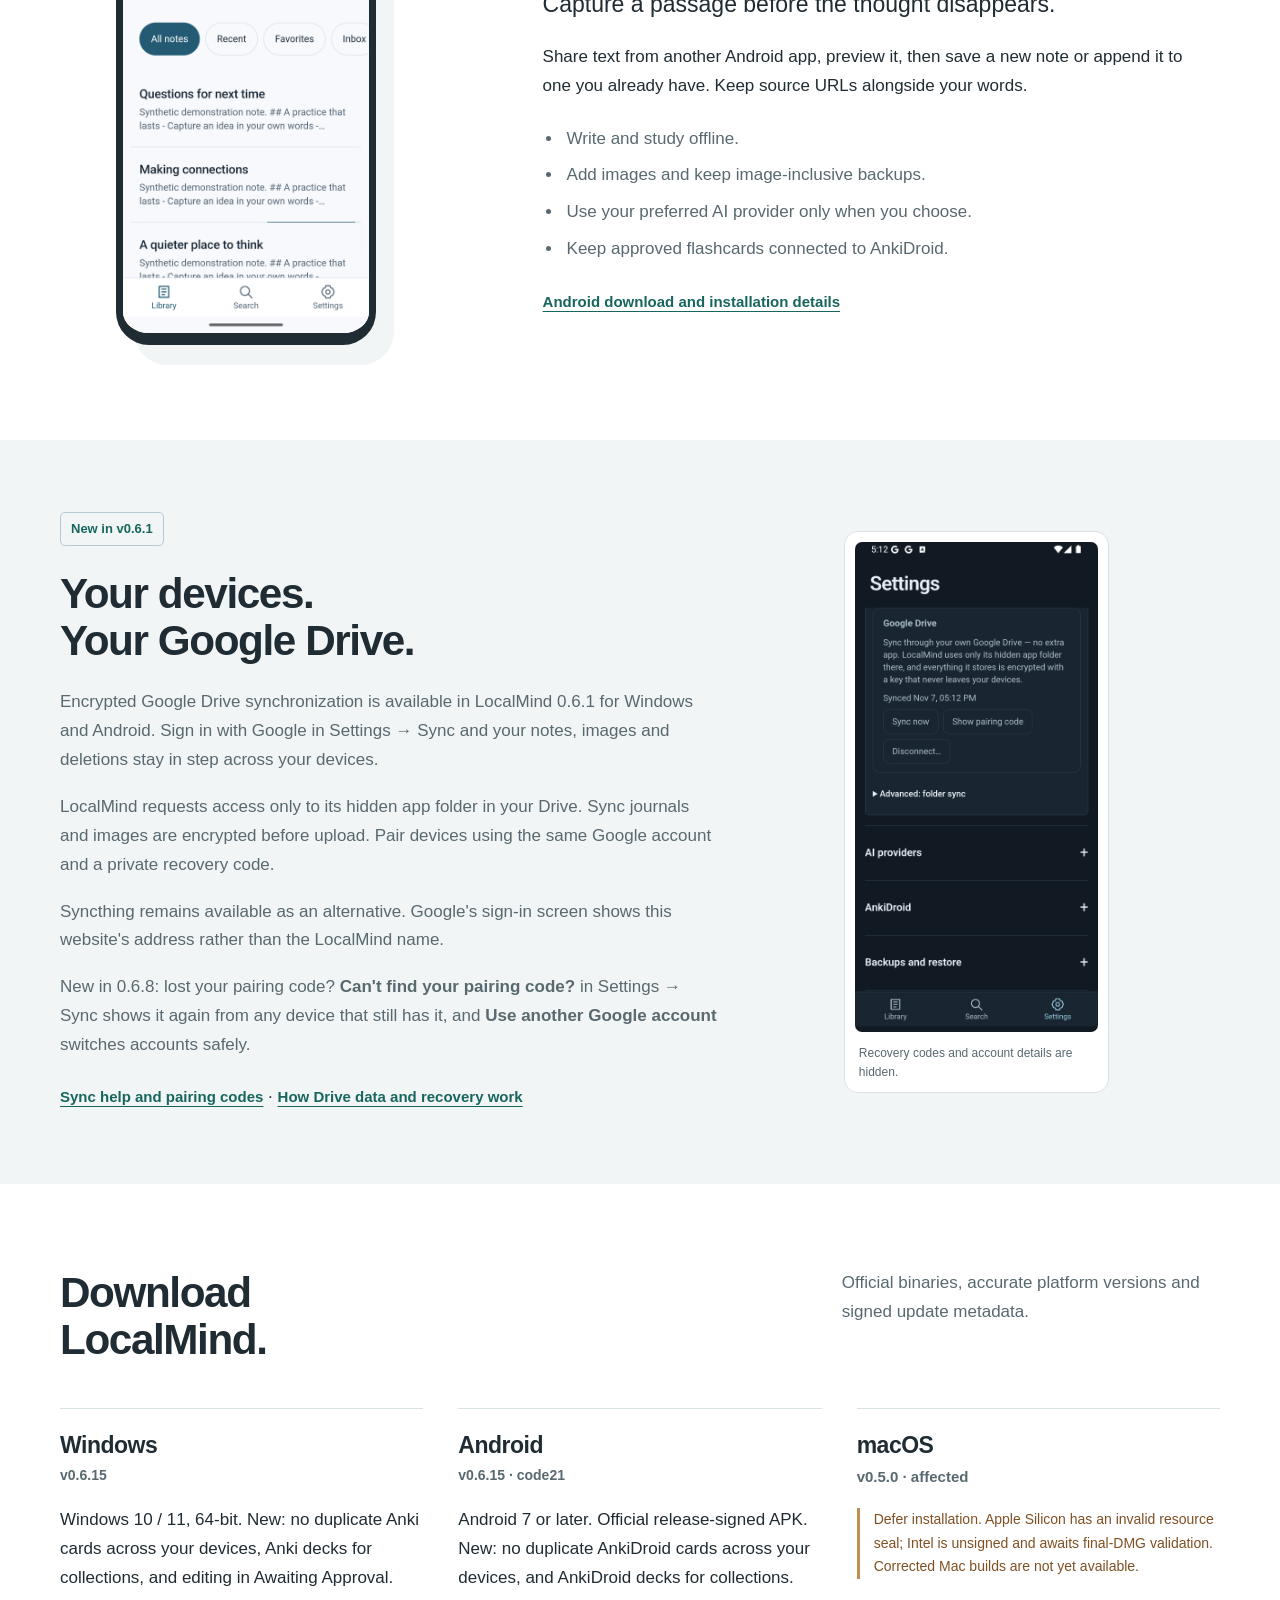
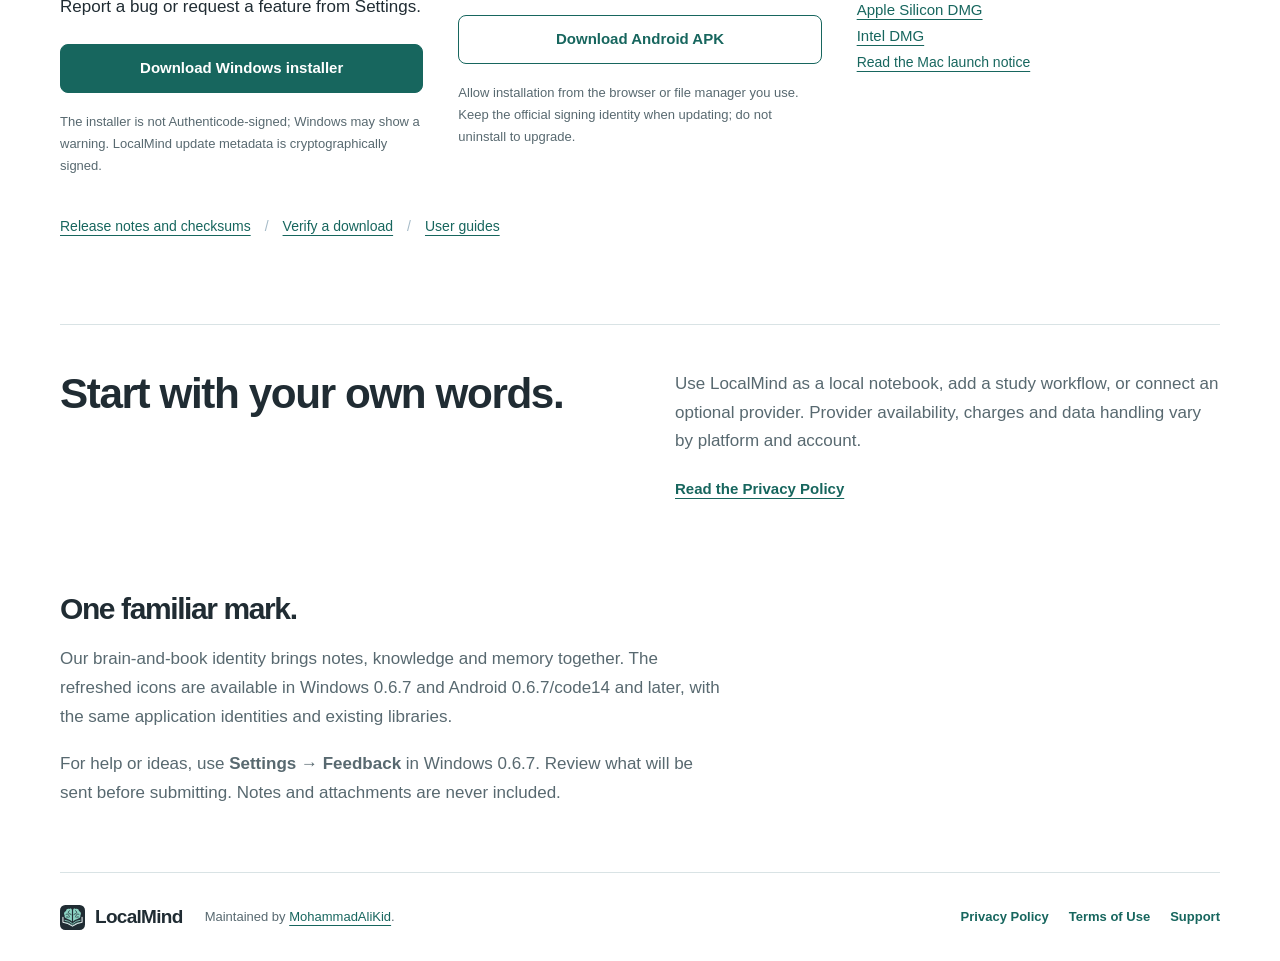
==== commit 13636847: "LocalMind 0.6.15: no duplicate Anki cards across devices, decks for collections, Awaiting Approval e" ====
--- a/docs/index.html
+++ b/docs/index.html
@@ -28,10 +28,10 @@
   <section class="phone-section wrap" aria-labelledby="phone-heading"><div class="phone-image"><img src="assets/android-library.png" width="1080" height="1920" loading="lazy" alt="Android LocalMind library displaying synthetic study notes"></div><div><h2 id="phone-heading">Your library, within reach.</h2><p class="intro">Capture a passage before the thought disappears.</p><p>Share text from another Android app, preview it, then save a new note or append it to one you already have. Keep source URLs alongside your words.</p><ul class="plain-list"><li>Write and study offline.</li><li>Add images and keep image-inclusive backups.</li><li>Use your preferred AI provider only when you choose.</li><li>Keep approved flashcards connected to AnkiDroid.</li></ul><a class="text-link" href="#downloads">Android download and installation details</a></div></section>
   <section class="drive-section" aria-labelledby="drive-heading"><div class="wrap drive-layout"><div><span class="status-tag">New in v0.6.1</span><h2 id="drive-heading">Your devices.<br>Your Google Drive.</h2><p>Encrypted Google Drive synchronization is available in LocalMind 0.6.1 for Windows and Android. Sign in with Google in Settings → Sync and your notes, images and deletions stay in step across your devices.</p><p>LocalMind requests access only to its hidden app folder in your Drive. Sync journals and images are encrypted before upload. Pair devices using the same Google account and a private recovery code.</p><p>Syncthing remains available as an alternative. Google's sign-in screen shows this website's address rather than the LocalMind name.</p><p>New in 0.6.8: lost your pairing code? <strong>Can't find your pairing code?</strong> in Settings → Sync shows it again from any device that still has it, and <strong>Use another Google account</strong> switches accounts safely.</p><a class="text-link" href="help/drive-sync.html">Sync help and pairing codes</a> · <a class="text-link" href="privacy/#google-drive">How Drive data and recovery work</a></div><figure class="drive-preview"><img src="assets/drive-preview.png" width="1080" height="2220" loading="lazy" alt="Android Settings showing a connected encrypted Google Drive library with the recovery code hidden"><figcaption>Recovery codes and account details are hidden.</figcaption></figure></div></section>
   <section id="downloads" class="downloads wrap" aria-labelledby="downloads-heading"><div class="section-heading"><h2 id="downloads-heading">Download LocalMind.</h2><p>Official binaries, accurate platform versions and signed update metadata.</p></div><div class="download-grid">
-    <article class="download-platform"><h3>Windows</h3><p class="version">v0.6.14</p><p>Windows 10 / 11, 64-bit. New: reading themes (Midnight, OLED Black, Warm Paper, Forest) and clearer progress while your library downloads. Report a bug or request a feature from Settings.</p><a class="button" href="https://github.com/MohammadAliKid/LocalMind-releases/releases/download/v0.6.14/LocalMind-Setup.exe">Download Windows installer</a><p class="quiet">The installer is not Authenticode-signed; Windows may show a warning. LocalMind update metadata is cryptographically signed.</p></article>
-    <article class="download-platform"><h3>Android</h3><p class="version">v0.6.14 · code20</p><p>Android 7 or later. Official release-signed APK. New: reading themes that work with every accent colour, and clearer progress while your library downloads.</p><a class="button secondary" href="https://github.com/MohammadAliKid/LocalMind-releases/releases/download/v0.6.14/LocalMind-Android-0.6.14.apk">Download Android APK</a><p class="quiet">Allow installation from the browser or file manager you use. Keep the official signing identity when updating; do not uninstall to upgrade.</p></article>
+    <article class="download-platform"><h3>Windows</h3><p class="version">v0.6.15</p><p>Windows 10 / 11, 64-bit. New: no duplicate Anki cards across your devices, Anki decks for collections, and editing in Awaiting Approval. Report a bug or request a feature from Settings.</p><a class="button" href="https://github.com/MohammadAliKid/LocalMind-releases/releases/download/v0.6.15/LocalMind-Setup.exe">Download Windows installer</a><p class="quiet">The installer is not Authenticode-signed; Windows may show a warning. LocalMind update metadata is cryptographically signed.</p></article>
+    <article class="download-platform"><h3>Android</h3><p class="version">v0.6.15 · code21</p><p>Android 7 or later. Official release-signed APK. New: no duplicate AnkiDroid cards across your devices, and AnkiDroid decks for collections.</p><a class="button secondary" href="https://github.com/MohammadAliKid/LocalMind-releases/releases/download/v0.6.15/LocalMind-Android-0.6.15.apk">Download Android APK</a><p class="quiet">Allow installation from the browser or file manager you use. Keep the official signing identity when updating; do not uninstall to upgrade.</p></article>
     <article class="download-platform mac"><h3>macOS</h3><p class="version">v0.5.0 · affected</p><p class="notice">Defer installation. Apple Silicon has an invalid resource seal; Intel is unsigned and awaits final-DMG validation. Corrected Mac builds are not yet available.</p><p><a href="https://github.com/MohammadAliKid/LocalMind-releases/releases/download/v0.5.1/LocalMind-0.5.0-mac-arm64.dmg">Apple Silicon DMG</a><br><a href="https://github.com/MohammadAliKid/LocalMind-releases/releases/download/v0.5.1/LocalMind-0.5.0-mac-x64.dmg">Intel DMG</a></p><a href="https://github.com/MohammadAliKid/LocalMind-releases/blob/main/docs/mac-launch.md">Read the Mac launch notice</a></article>
-  </div><p class="download-footnote"><a href="https://github.com/MohammadAliKid/LocalMind-releases/releases/tag/v0.6.14">Release notes and checksums</a><span aria-hidden="true"> / </span><a href="https://github.com/MohammadAliKid/LocalMind-releases/blob/main/docs/verify.md">Verify a download</a><span aria-hidden="true"> / </span><a href="https://github.com/MohammadAliKid/LocalMind-releases">User guides</a></p></section>
+  </div><p class="download-footnote"><a href="https://github.com/MohammadAliKid/LocalMind-releases/releases/tag/v0.6.15">Release notes and checksums</a><span aria-hidden="true"> / </span><a href="https://github.com/MohammadAliKid/LocalMind-releases/blob/main/docs/verify.md">Verify a download</a><span aria-hidden="true"> / </span><a href="https://github.com/MohammadAliKid/LocalMind-releases">User guides</a></p></section>
   <section class="closing wrap"><h2>Start with your own words.</h2><p>Use LocalMind as a local notebook, add a study workflow, or connect an optional provider. Provider availability, charges and data handling vary by platform and account.</p><a class="text-link" href="privacy/">Read the Privacy Policy</a></section>
   <section id="feedback" class="wrap brand-note"><h2>One familiar mark.</h2><p>Our brain-and-book identity brings notes, knowledge and memory together. The refreshed icons are available in Windows 0.6.7 and Android 0.6.7/code14 and later, with the same application identities and existing libraries.</p><p>For help or ideas, use <strong>Settings → Feedback</strong> in Windows 0.6.7. Review what will be sent before submitting. Notes and attachments are never included.</p></section>
 </main>
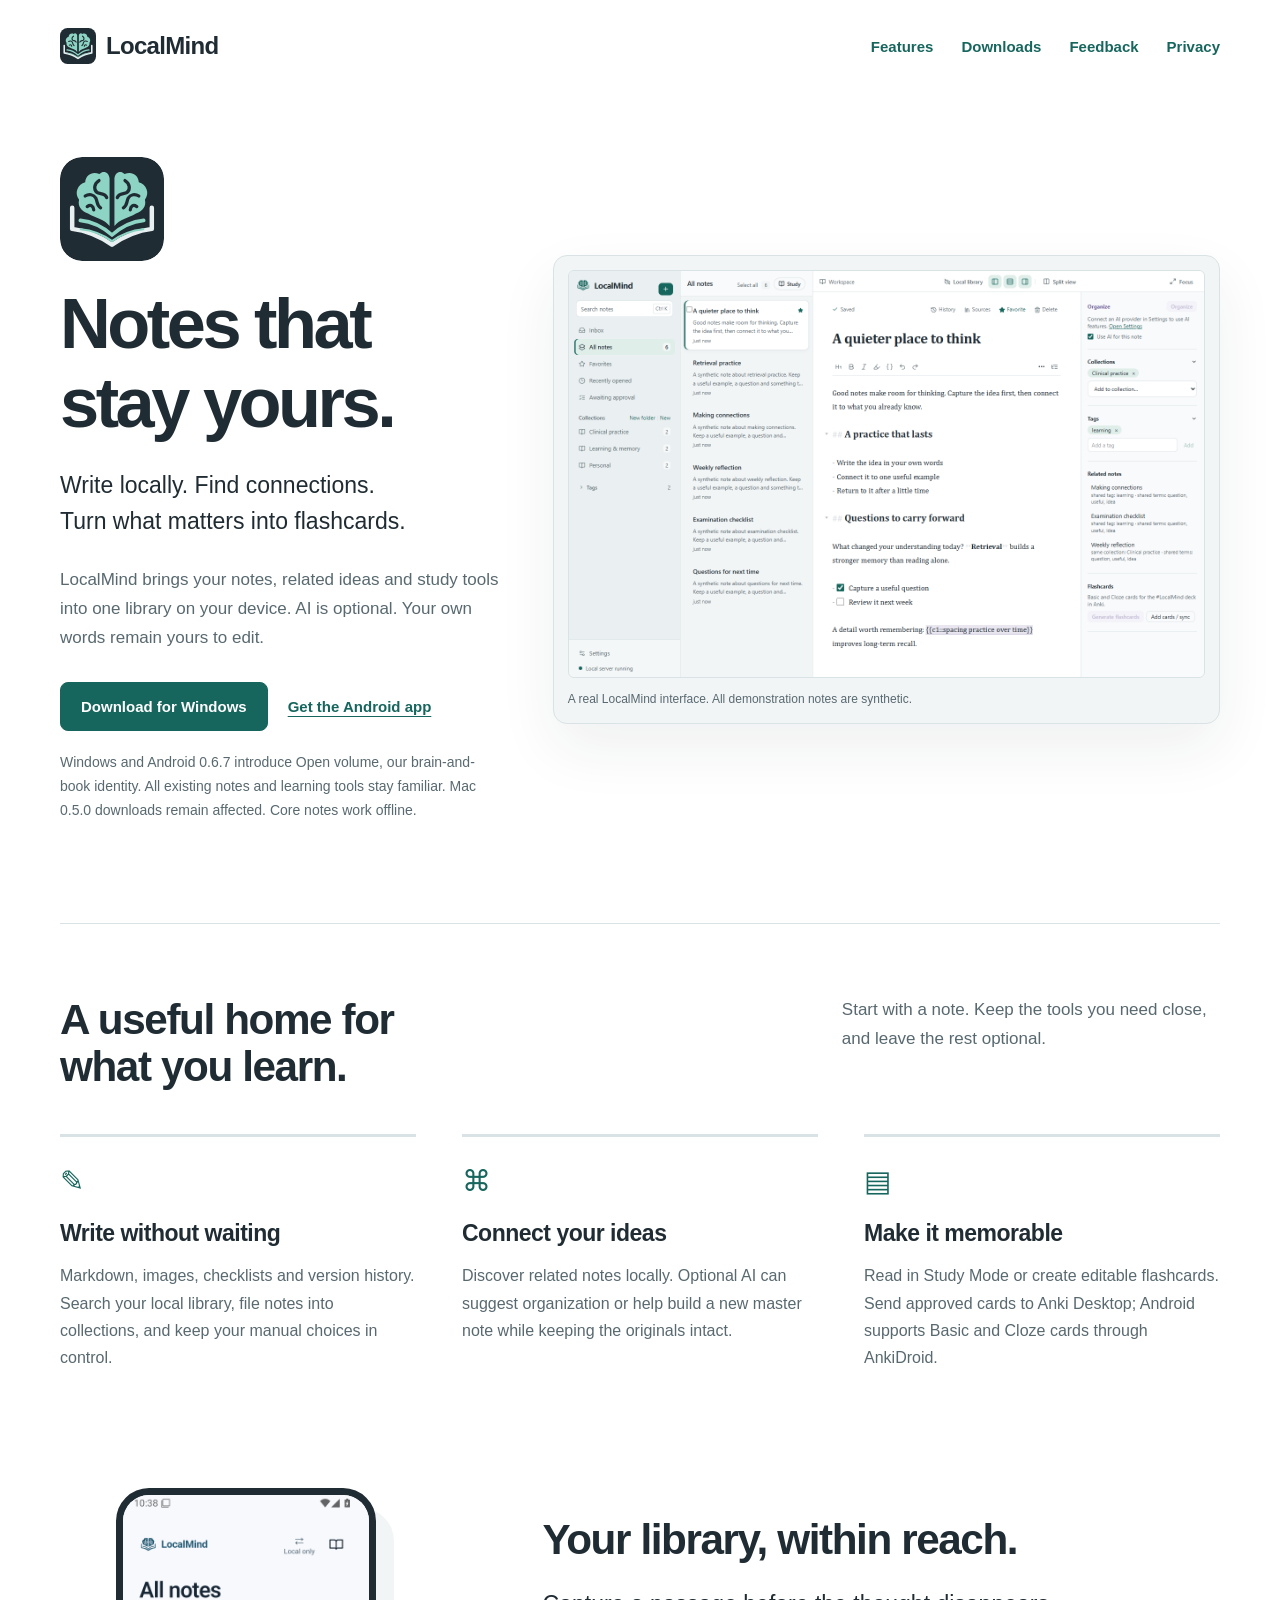
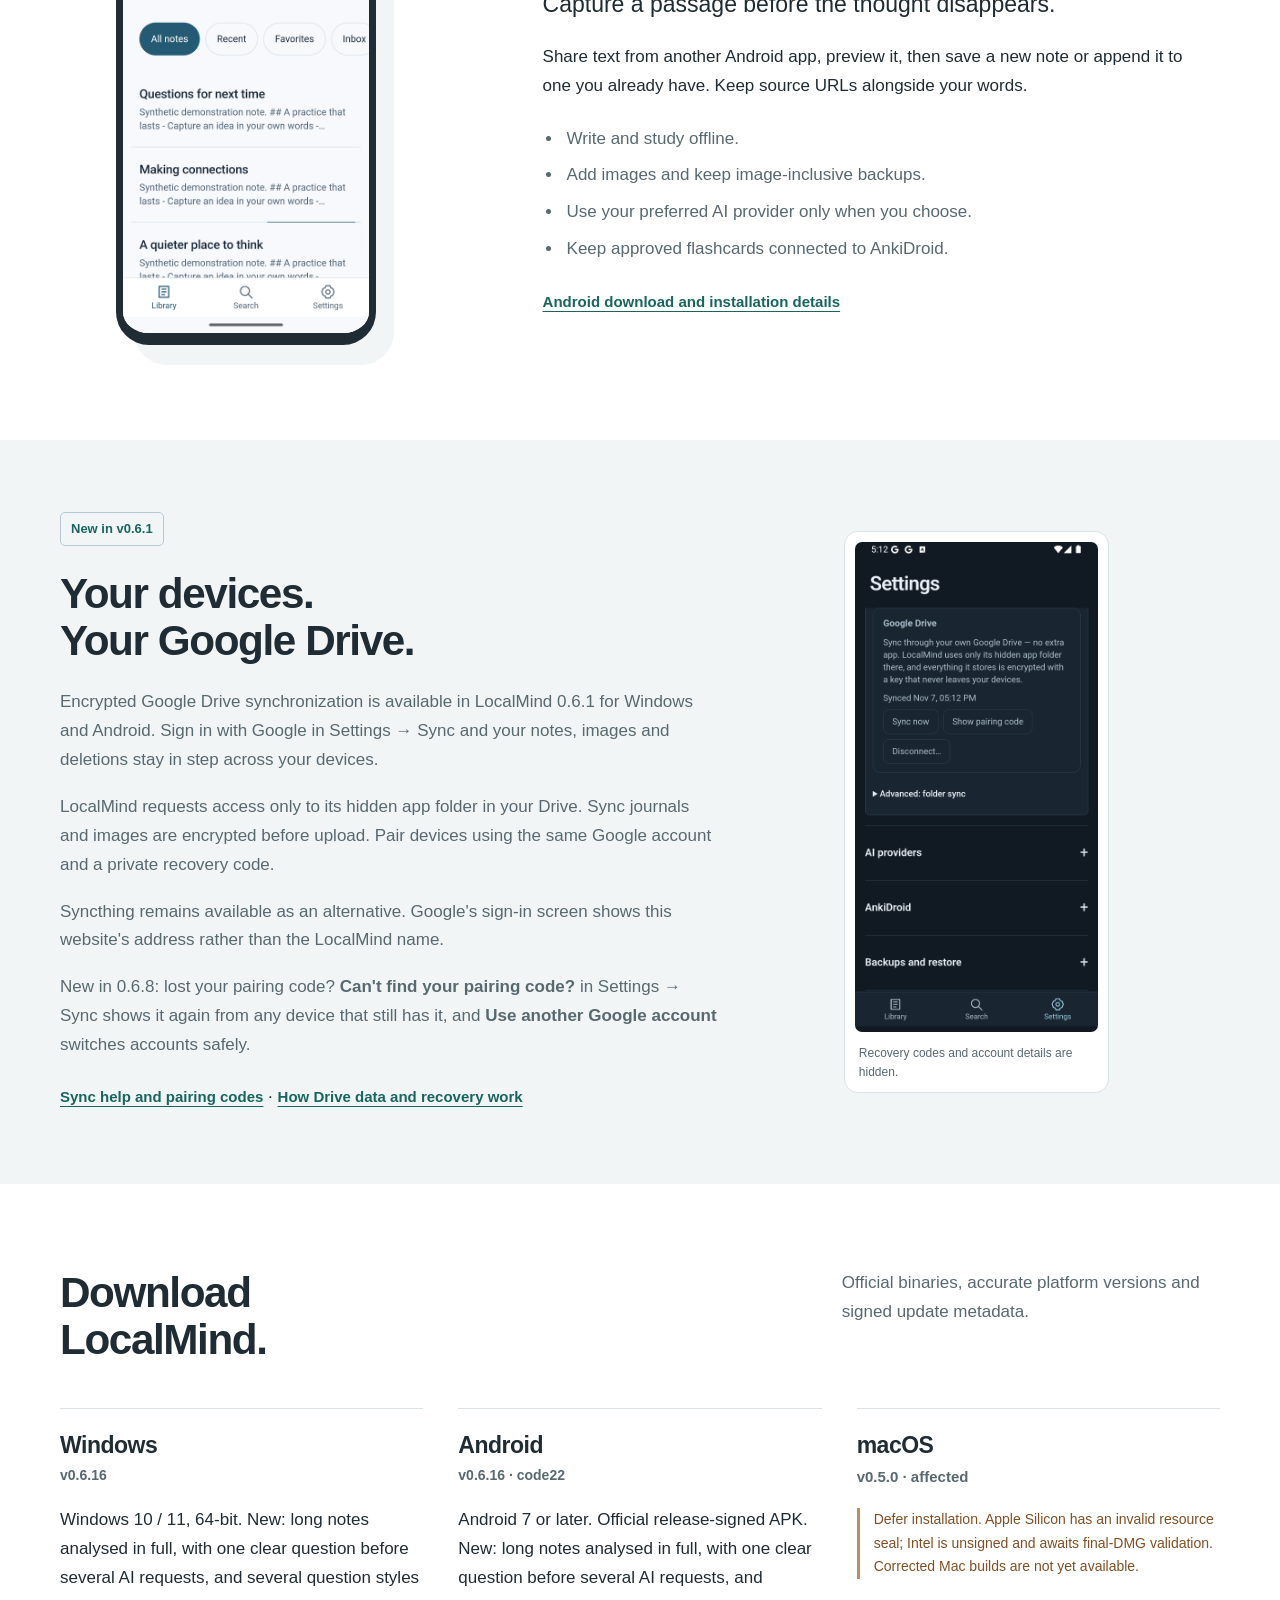
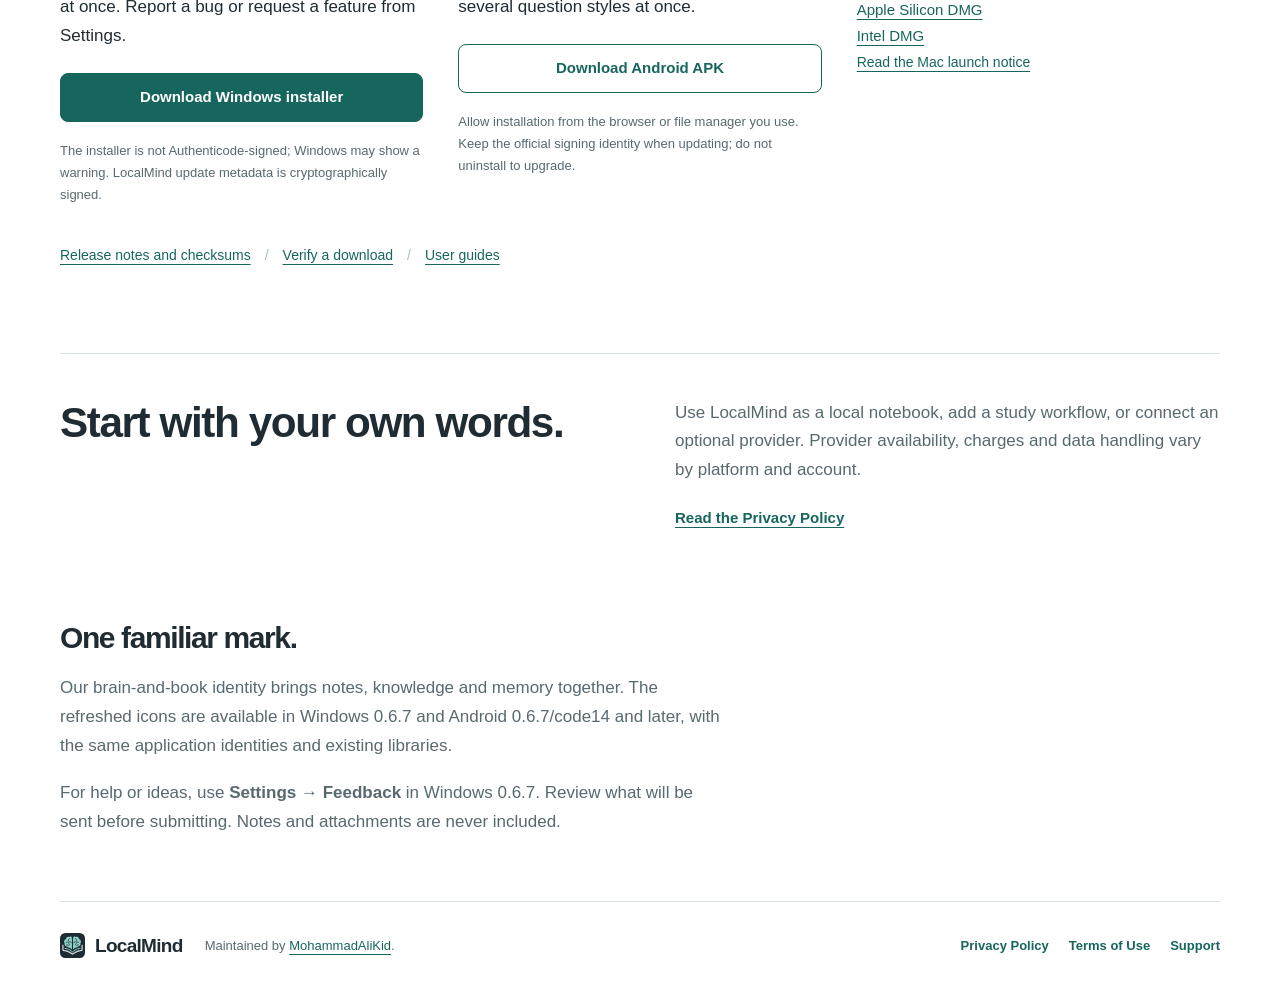
==== commit 6cb96a61: "LocalMind 0.6.16: long notes analysed in full with one confirmation, several question styles, better" ====
--- a/docs/index.html
+++ b/docs/index.html
@@ -28,10 +28,10 @@
   <section class="phone-section wrap" aria-labelledby="phone-heading"><div class="phone-image"><img src="assets/android-library.png" width="1080" height="1920" loading="lazy" alt="Android LocalMind library displaying synthetic study notes"></div><div><h2 id="phone-heading">Your library, within reach.</h2><p class="intro">Capture a passage before the thought disappears.</p><p>Share text from another Android app, preview it, then save a new note or append it to one you already have. Keep source URLs alongside your words.</p><ul class="plain-list"><li>Write and study offline.</li><li>Add images and keep image-inclusive backups.</li><li>Use your preferred AI provider only when you choose.</li><li>Keep approved flashcards connected to AnkiDroid.</li></ul><a class="text-link" href="#downloads">Android download and installation details</a></div></section>
   <section class="drive-section" aria-labelledby="drive-heading"><div class="wrap drive-layout"><div><span class="status-tag">New in v0.6.1</span><h2 id="drive-heading">Your devices.<br>Your Google Drive.</h2><p>Encrypted Google Drive synchronization is available in LocalMind 0.6.1 for Windows and Android. Sign in with Google in Settings → Sync and your notes, images and deletions stay in step across your devices.</p><p>LocalMind requests access only to its hidden app folder in your Drive. Sync journals and images are encrypted before upload. Pair devices using the same Google account and a private recovery code.</p><p>Syncthing remains available as an alternative. Google's sign-in screen shows this website's address rather than the LocalMind name.</p><p>New in 0.6.8: lost your pairing code? <strong>Can't find your pairing code?</strong> in Settings → Sync shows it again from any device that still has it, and <strong>Use another Google account</strong> switches accounts safely.</p><a class="text-link" href="help/drive-sync.html">Sync help and pairing codes</a> · <a class="text-link" href="privacy/#google-drive">How Drive data and recovery work</a></div><figure class="drive-preview"><img src="assets/drive-preview.png" width="1080" height="2220" loading="lazy" alt="Android Settings showing a connected encrypted Google Drive library with the recovery code hidden"><figcaption>Recovery codes and account details are hidden.</figcaption></figure></div></section>
   <section id="downloads" class="downloads wrap" aria-labelledby="downloads-heading"><div class="section-heading"><h2 id="downloads-heading">Download LocalMind.</h2><p>Official binaries, accurate platform versions and signed update metadata.</p></div><div class="download-grid">
-    <article class="download-platform"><h3>Windows</h3><p class="version">v0.6.15</p><p>Windows 10 / 11, 64-bit. New: no duplicate Anki cards across your devices, Anki decks for collections, and editing in Awaiting Approval. Report a bug or request a feature from Settings.</p><a class="button" href="https://github.com/MohammadAliKid/LocalMind-releases/releases/download/v0.6.15/LocalMind-Setup.exe">Download Windows installer</a><p class="quiet">The installer is not Authenticode-signed; Windows may show a warning. LocalMind update metadata is cryptographically signed.</p></article>
-    <article class="download-platform"><h3>Android</h3><p class="version">v0.6.15 · code21</p><p>Android 7 or later. Official release-signed APK. New: no duplicate AnkiDroid cards across your devices, and AnkiDroid decks for collections.</p><a class="button secondary" href="https://github.com/MohammadAliKid/LocalMind-releases/releases/download/v0.6.15/LocalMind-Android-0.6.15.apk">Download Android APK</a><p class="quiet">Allow installation from the browser or file manager you use. Keep the official signing identity when updating; do not uninstall to upgrade.</p></article>
+    <article class="download-platform"><h3>Windows</h3><p class="version">v0.6.16</p><p>Windows 10 / 11, 64-bit. New: long notes analysed in full, with one clear question before several AI requests, and several question styles at once. Report a bug or request a feature from Settings.</p><a class="button" href="https://github.com/MohammadAliKid/LocalMind-releases/releases/download/v0.6.16/LocalMind-Setup.exe">Download Windows installer</a><p class="quiet">The installer is not Authenticode-signed; Windows may show a warning. LocalMind update metadata is cryptographically signed.</p></article>
+    <article class="download-platform"><h3>Android</h3><p class="version">v0.6.16 · code22</p><p>Android 7 or later. Official release-signed APK. New: long notes analysed in full, with one clear question before several AI requests, and several question styles at once.</p><a class="button secondary" href="https://github.com/MohammadAliKid/LocalMind-releases/releases/download/v0.6.16/LocalMind-Android-0.6.16.apk">Download Android APK</a><p class="quiet">Allow installation from the browser or file manager you use. Keep the official signing identity when updating; do not uninstall to upgrade.</p></article>
     <article class="download-platform mac"><h3>macOS</h3><p class="version">v0.5.0 · affected</p><p class="notice">Defer installation. Apple Silicon has an invalid resource seal; Intel is unsigned and awaits final-DMG validation. Corrected Mac builds are not yet available.</p><p><a href="https://github.com/MohammadAliKid/LocalMind-releases/releases/download/v0.5.1/LocalMind-0.5.0-mac-arm64.dmg">Apple Silicon DMG</a><br><a href="https://github.com/MohammadAliKid/LocalMind-releases/releases/download/v0.5.1/LocalMind-0.5.0-mac-x64.dmg">Intel DMG</a></p><a href="https://github.com/MohammadAliKid/LocalMind-releases/blob/main/docs/mac-launch.md">Read the Mac launch notice</a></article>
-  </div><p class="download-footnote"><a href="https://github.com/MohammadAliKid/LocalMind-releases/releases/tag/v0.6.15">Release notes and checksums</a><span aria-hidden="true"> / </span><a href="https://github.com/MohammadAliKid/LocalMind-releases/blob/main/docs/verify.md">Verify a download</a><span aria-hidden="true"> / </span><a href="https://github.com/MohammadAliKid/LocalMind-releases">User guides</a></p></section>
+  </div><p class="download-footnote"><a href="https://github.com/MohammadAliKid/LocalMind-releases/releases/tag/v0.6.16">Release notes and checksums</a><span aria-hidden="true"> / </span><a href="https://github.com/MohammadAliKid/LocalMind-releases/blob/main/docs/verify.md">Verify a download</a><span aria-hidden="true"> / </span><a href="https://github.com/MohammadAliKid/LocalMind-releases">User guides</a></p></section>
   <section class="closing wrap"><h2>Start with your own words.</h2><p>Use LocalMind as a local notebook, add a study workflow, or connect an optional provider. Provider availability, charges and data handling vary by platform and account.</p><a class="text-link" href="privacy/">Read the Privacy Policy</a></section>
   <section id="feedback" class="wrap brand-note"><h2>One familiar mark.</h2><p>Our brain-and-book identity brings notes, knowledge and memory together. The refreshed icons are available in Windows 0.6.7 and Android 0.6.7/code14 and later, with the same application identities and existing libraries.</p><p>For help or ideas, use <strong>Settings → Feedback</strong> in Windows 0.6.7. Review what will be sent before submitting. Notes and attachments are never included.</p></section>
 </main>
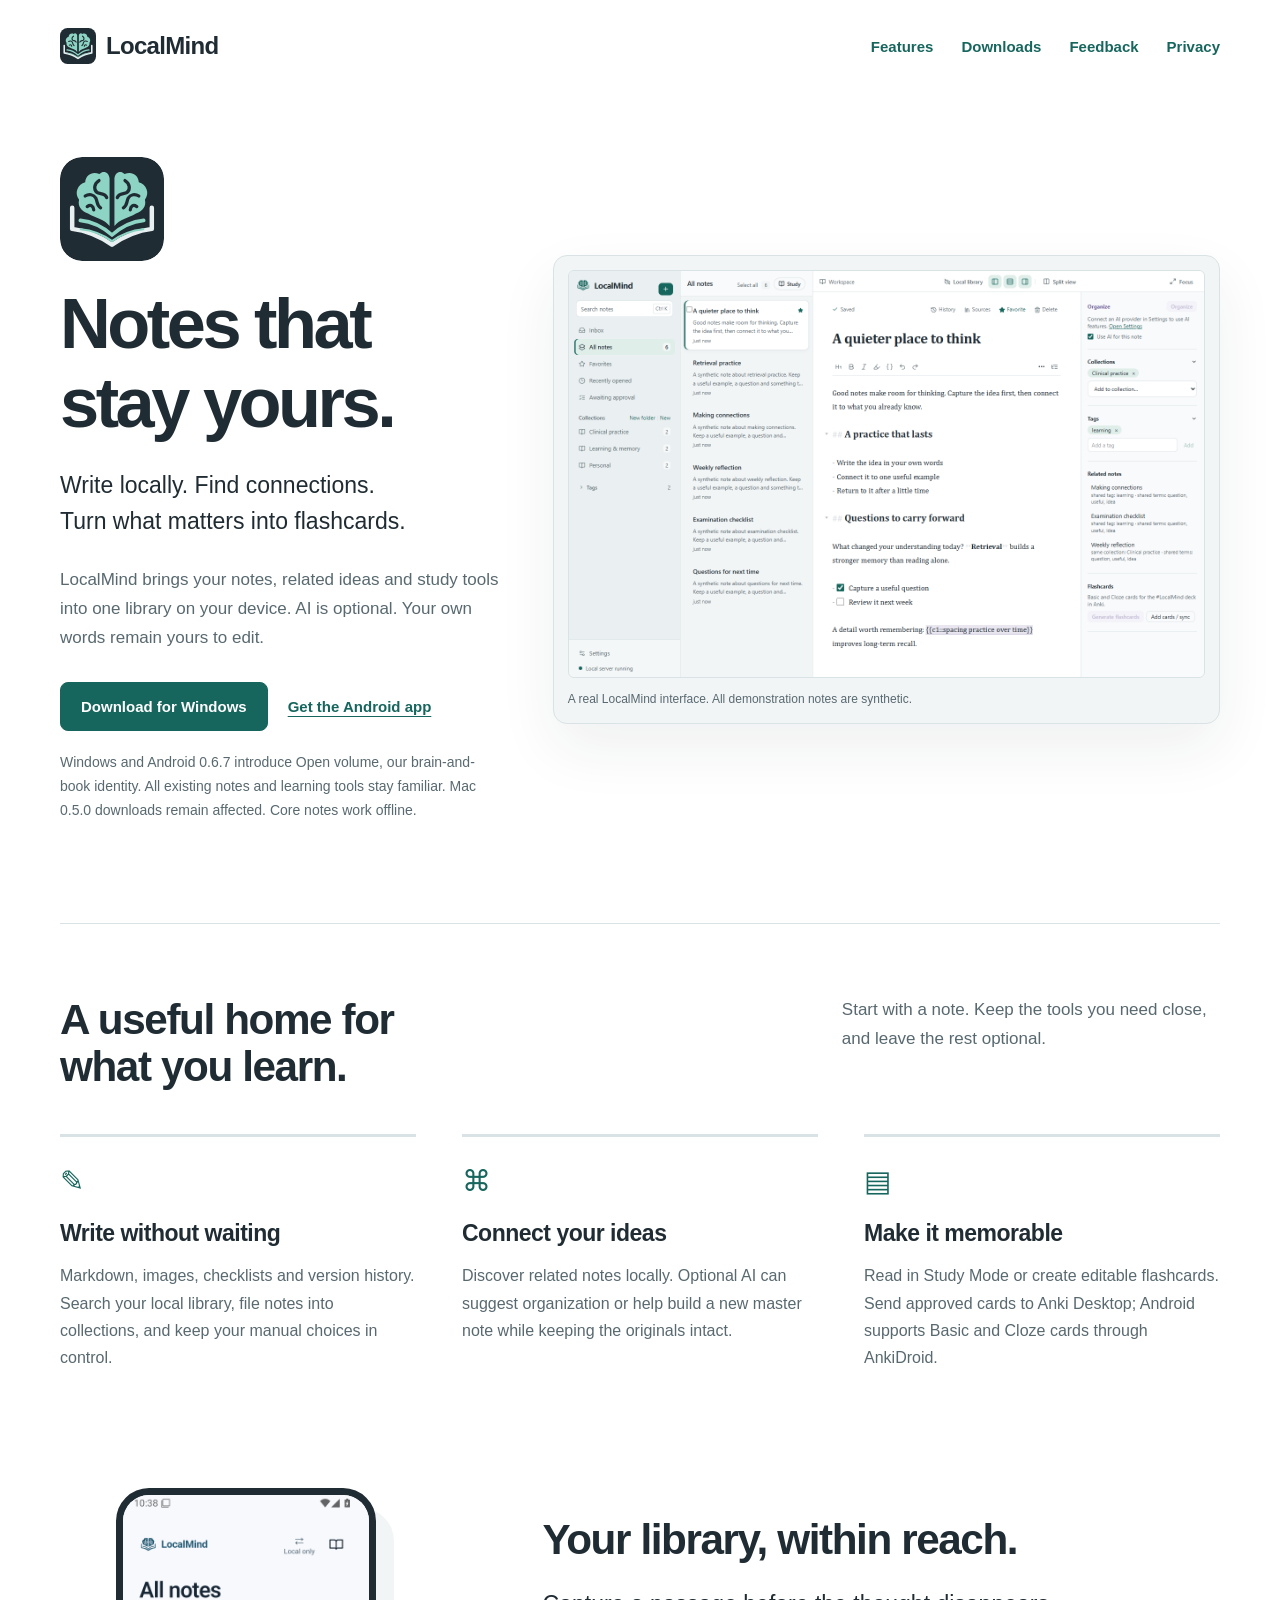
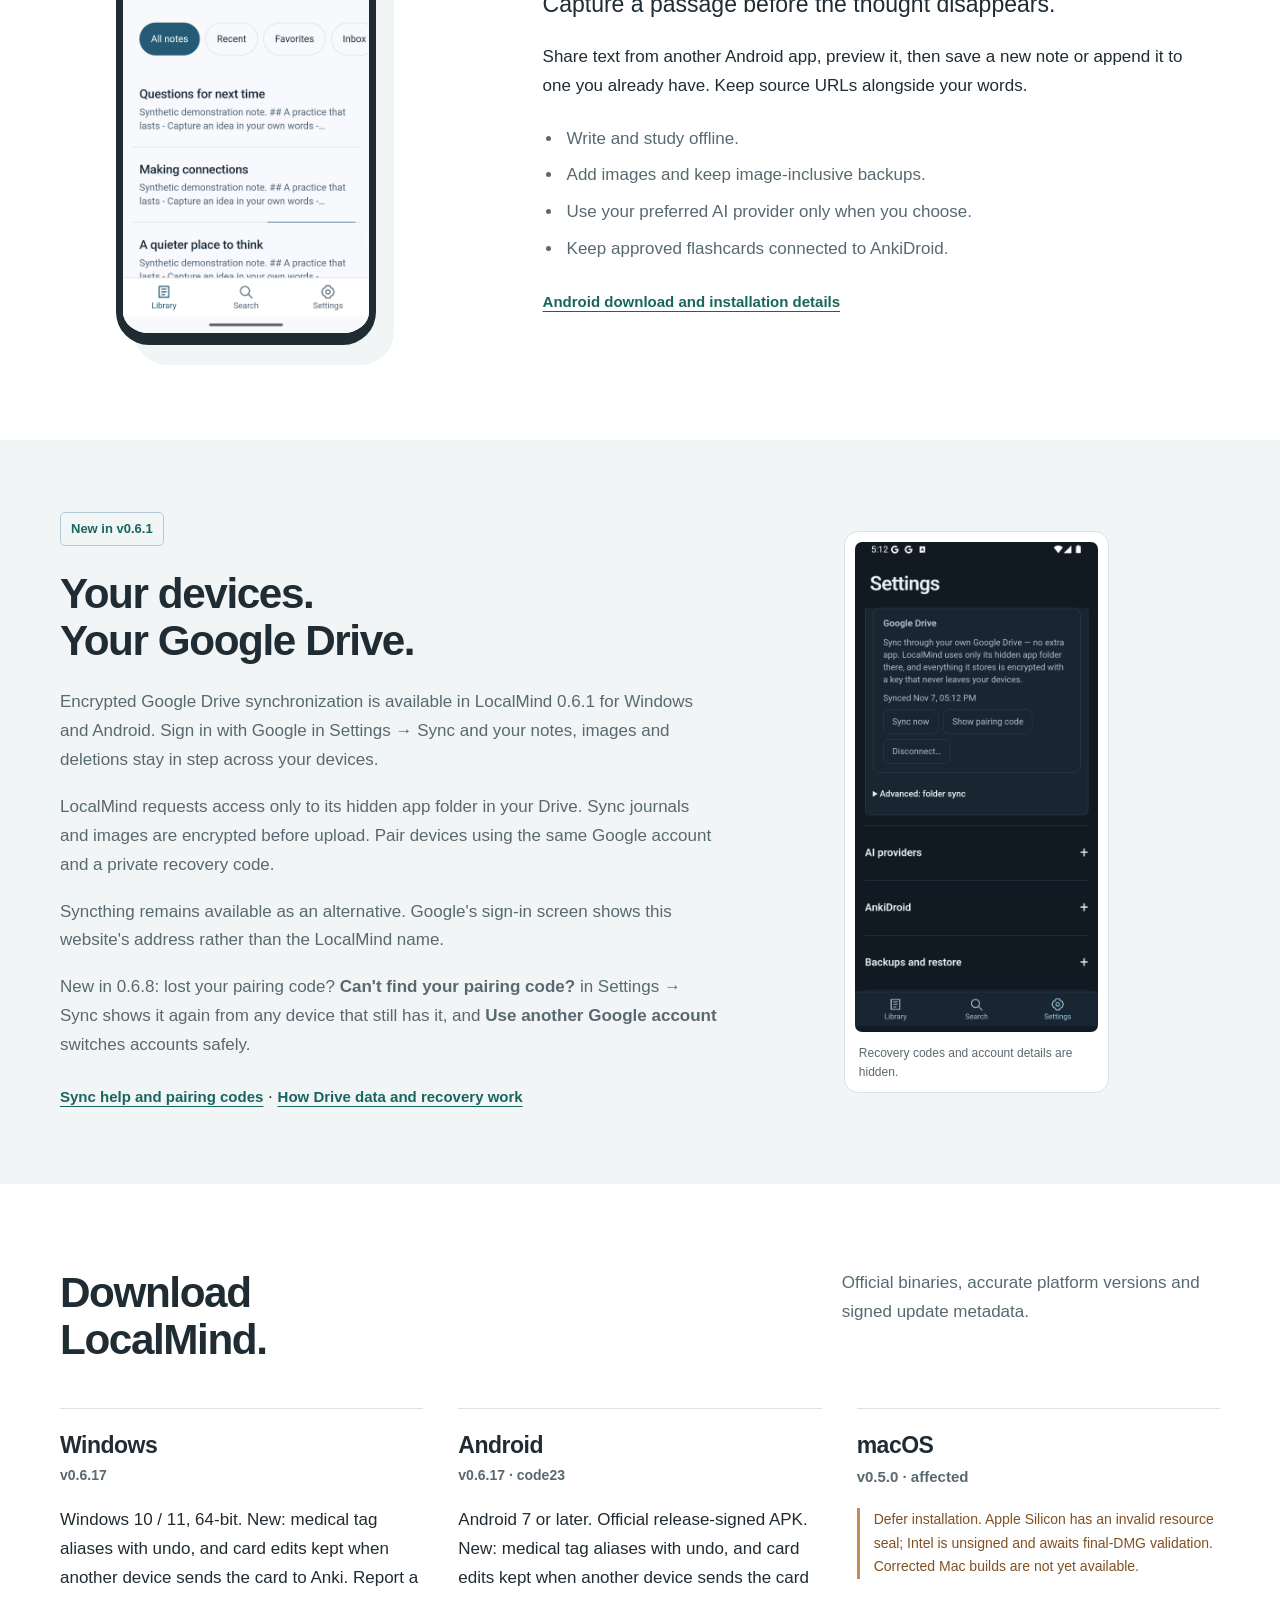
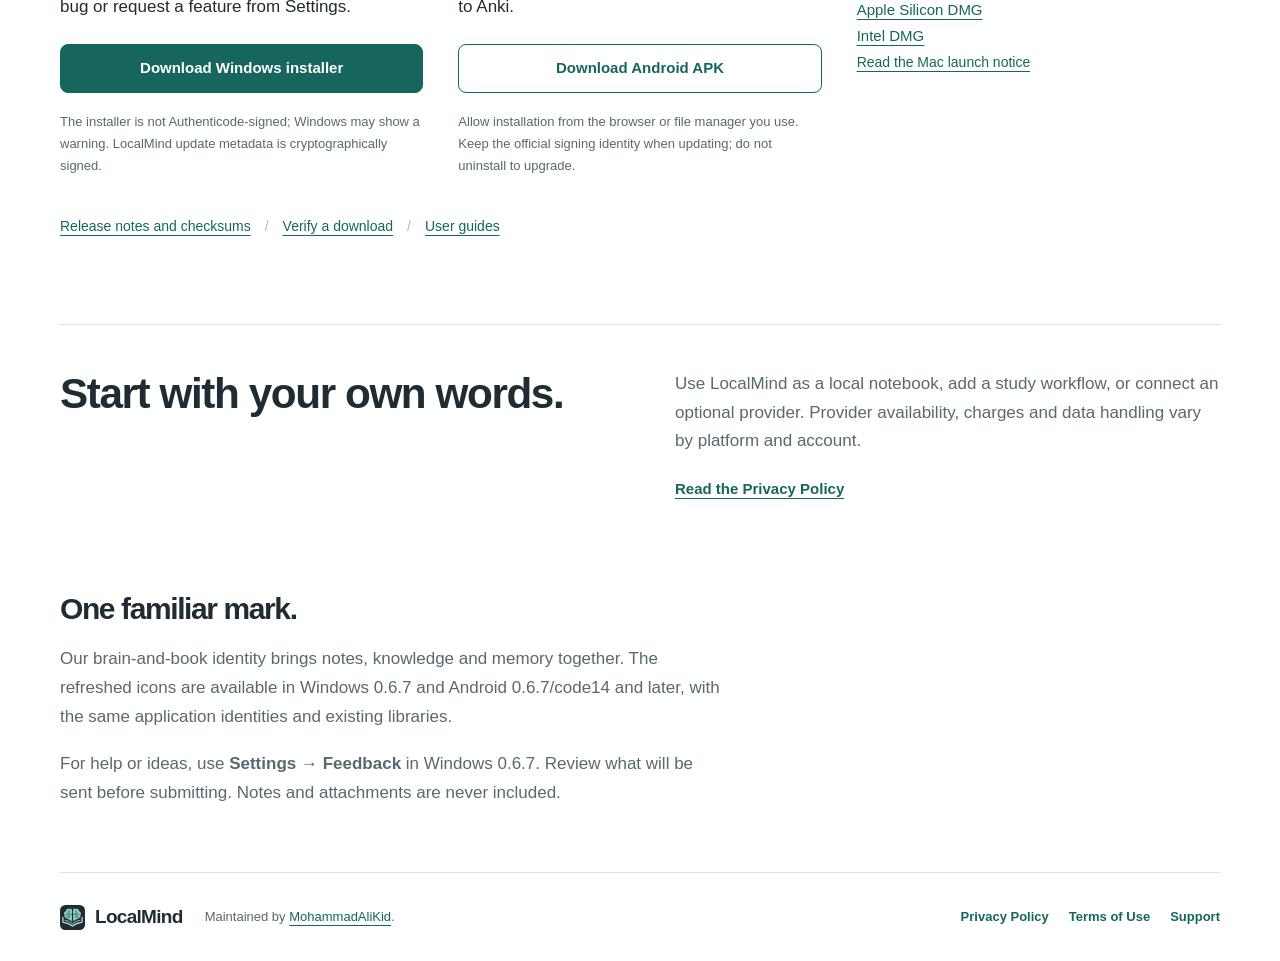
==== commit b64b6bde: "LocalMind 0.6.17: medical tag aliases with undo, card edits kept with Anki send records; Windows 0.6" ====
--- a/docs/index.html
+++ b/docs/index.html
@@ -28,10 +28,10 @@
   <section class="phone-section wrap" aria-labelledby="phone-heading"><div class="phone-image"><img src="assets/android-library.png" width="1080" height="1920" loading="lazy" alt="Android LocalMind library displaying synthetic study notes"></div><div><h2 id="phone-heading">Your library, within reach.</h2><p class="intro">Capture a passage before the thought disappears.</p><p>Share text from another Android app, preview it, then save a new note or append it to one you already have. Keep source URLs alongside your words.</p><ul class="plain-list"><li>Write and study offline.</li><li>Add images and keep image-inclusive backups.</li><li>Use your preferred AI provider only when you choose.</li><li>Keep approved flashcards connected to AnkiDroid.</li></ul><a class="text-link" href="#downloads">Android download and installation details</a></div></section>
   <section class="drive-section" aria-labelledby="drive-heading"><div class="wrap drive-layout"><div><span class="status-tag">New in v0.6.1</span><h2 id="drive-heading">Your devices.<br>Your Google Drive.</h2><p>Encrypted Google Drive synchronization is available in LocalMind 0.6.1 for Windows and Android. Sign in with Google in Settings → Sync and your notes, images and deletions stay in step across your devices.</p><p>LocalMind requests access only to its hidden app folder in your Drive. Sync journals and images are encrypted before upload. Pair devices using the same Google account and a private recovery code.</p><p>Syncthing remains available as an alternative. Google's sign-in screen shows this website's address rather than the LocalMind name.</p><p>New in 0.6.8: lost your pairing code? <strong>Can't find your pairing code?</strong> in Settings → Sync shows it again from any device that still has it, and <strong>Use another Google account</strong> switches accounts safely.</p><a class="text-link" href="help/drive-sync.html">Sync help and pairing codes</a> · <a class="text-link" href="privacy/#google-drive">How Drive data and recovery work</a></div><figure class="drive-preview"><img src="assets/drive-preview.png" width="1080" height="2220" loading="lazy" alt="Android Settings showing a connected encrypted Google Drive library with the recovery code hidden"><figcaption>Recovery codes and account details are hidden.</figcaption></figure></div></section>
   <section id="downloads" class="downloads wrap" aria-labelledby="downloads-heading"><div class="section-heading"><h2 id="downloads-heading">Download LocalMind.</h2><p>Official binaries, accurate platform versions and signed update metadata.</p></div><div class="download-grid">
-    <article class="download-platform"><h3>Windows</h3><p class="version">v0.6.16</p><p>Windows 10 / 11, 64-bit. New: long notes analysed in full, with one clear question before several AI requests, and several question styles at once. Report a bug or request a feature from Settings.</p><a class="button" href="https://github.com/MohammadAliKid/LocalMind-releases/releases/download/v0.6.16/LocalMind-Setup.exe">Download Windows installer</a><p class="quiet">The installer is not Authenticode-signed; Windows may show a warning. LocalMind update metadata is cryptographically signed.</p></article>
-    <article class="download-platform"><h3>Android</h3><p class="version">v0.6.16 · code22</p><p>Android 7 or later. Official release-signed APK. New: long notes analysed in full, with one clear question before several AI requests, and several question styles at once.</p><a class="button secondary" href="https://github.com/MohammadAliKid/LocalMind-releases/releases/download/v0.6.16/LocalMind-Android-0.6.16.apk">Download Android APK</a><p class="quiet">Allow installation from the browser or file manager you use. Keep the official signing identity when updating; do not uninstall to upgrade.</p></article>
+    <article class="download-platform"><h3>Windows</h3><p class="version">v0.6.17</p><p>Windows 10 / 11, 64-bit. New: medical tag aliases with undo, and card edits kept when another device sends the card to Anki. Report a bug or request a feature from Settings.</p><a class="button" href="https://github.com/MohammadAliKid/LocalMind-releases/releases/download/v0.6.17/LocalMind-Setup.exe">Download Windows installer</a><p class="quiet">The installer is not Authenticode-signed; Windows may show a warning. LocalMind update metadata is cryptographically signed.</p></article>
+    <article class="download-platform"><h3>Android</h3><p class="version">v0.6.17 · code23</p><p>Android 7 or later. Official release-signed APK. New: medical tag aliases with undo, and card edits kept when another device sends the card to Anki.</p><a class="button secondary" href="https://github.com/MohammadAliKid/LocalMind-releases/releases/download/v0.6.17/LocalMind-Android-0.6.17.apk">Download Android APK</a><p class="quiet">Allow installation from the browser or file manager you use. Keep the official signing identity when updating; do not uninstall to upgrade.</p></article>
     <article class="download-platform mac"><h3>macOS</h3><p class="version">v0.5.0 · affected</p><p class="notice">Defer installation. Apple Silicon has an invalid resource seal; Intel is unsigned and awaits final-DMG validation. Corrected Mac builds are not yet available.</p><p><a href="https://github.com/MohammadAliKid/LocalMind-releases/releases/download/v0.5.1/LocalMind-0.5.0-mac-arm64.dmg">Apple Silicon DMG</a><br><a href="https://github.com/MohammadAliKid/LocalMind-releases/releases/download/v0.5.1/LocalMind-0.5.0-mac-x64.dmg">Intel DMG</a></p><a href="https://github.com/MohammadAliKid/LocalMind-releases/blob/main/docs/mac-launch.md">Read the Mac launch notice</a></article>
-  </div><p class="download-footnote"><a href="https://github.com/MohammadAliKid/LocalMind-releases/releases/tag/v0.6.16">Release notes and checksums</a><span aria-hidden="true"> / </span><a href="https://github.com/MohammadAliKid/LocalMind-releases/blob/main/docs/verify.md">Verify a download</a><span aria-hidden="true"> / </span><a href="https://github.com/MohammadAliKid/LocalMind-releases">User guides</a></p></section>
+  </div><p class="download-footnote"><a href="https://github.com/MohammadAliKid/LocalMind-releases/releases/tag/v0.6.17">Release notes and checksums</a><span aria-hidden="true"> / </span><a href="https://github.com/MohammadAliKid/LocalMind-releases/blob/main/docs/verify.md">Verify a download</a><span aria-hidden="true"> / </span><a href="https://github.com/MohammadAliKid/LocalMind-releases">User guides</a></p></section>
   <section class="closing wrap"><h2>Start with your own words.</h2><p>Use LocalMind as a local notebook, add a study workflow, or connect an optional provider. Provider availability, charges and data handling vary by platform and account.</p><a class="text-link" href="privacy/">Read the Privacy Policy</a></section>
   <section id="feedback" class="wrap brand-note"><h2>One familiar mark.</h2><p>Our brain-and-book identity brings notes, knowledge and memory together. The refreshed icons are available in Windows 0.6.7 and Android 0.6.7/code14 and later, with the same application identities and existing libraries.</p><p>For help or ideas, use <strong>Settings → Feedback</strong> in Windows 0.6.7. Review what will be sent before submitting. Notes and attachments are never included.</p></section>
 </main>
